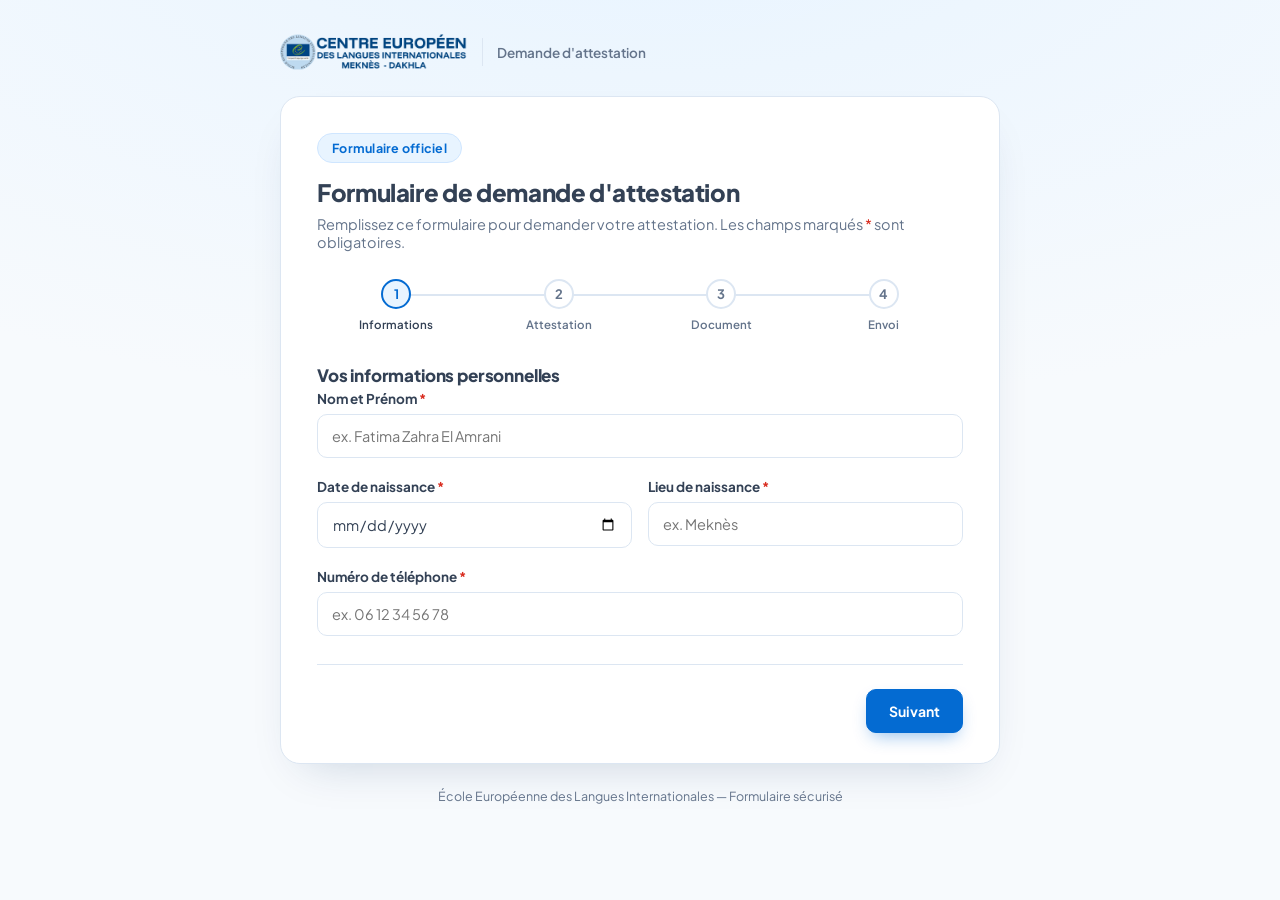
==== index.html @ e62e46e7 "Edit" ====
<!DOCTYPE html>
<html lang="fr">
<head>
<meta charset="UTF-8">
<meta name="viewport" content="width=device-width, initial-scale=1.0">
<title>Demande d'attestation — École Européenne des Langues Internationales</title>
<link rel="preconnect" href="https://fonts.googleapis.com">
<link rel="preconnect" href="https://fonts.gstatic.com" crossorigin>
<link href="https://fonts.googleapis.com/css2?family=Plus+Jakarta+Sans:wght@400;500;600;700;800&display=swap" rel="stylesheet">
<link rel="stylesheet" href="css/style.css">
</head>
<body>

<div class="page">

  <header class="topbar">
    <div class="brand">
      <img class="brand-logo" src="assets/logo.png" alt="Centre Européen des Langues Internationales — Meknès - Dakhla" width="225" height="48">
      <span class="brand-divider" aria-hidden="true"></span>
      <span class="brand-subtitle">Demande d'attestation</span>
    </div>
  </header>

  <main class="card" role="main">

    <div class="card-intro">
      <span class="eyebrow">Formulaire officiel</span>
      <h1>Formulaire de demande d'attestation</h1>
      <p>Remplissez ce formulaire pour demander votre attestation. Les champs marqués <span class="req">*</span> sont obligatoires.</p>
    </div>

    <!-- progress -->
    <ol class="steps" id="steps" aria-label="Étapes du formulaire">
      <li class="step active" data-step="1">
        <span class="step-dot">1</span>
        <span class="step-label">Informations</span>
      </li>
      <li class="step" data-step="2">
        <span class="step-dot">2</span>
        <span class="step-label">Attestation</span>
      </li>
      <li class="step" data-step="3">
        <span class="step-dot">3</span>
        <span class="step-label">Document</span>
      </li>
      <li class="step" data-step="4">
        <span class="step-dot">4</span>
        <span class="step-label">Envoi</span>
      </li>
    </ol>

    <form id="attestationForm" novalidate>

      <!-- STEP 1 : PERSONAL INFO -->
      <section class="panel" data-panel="1">
        <h2 class="panel-title">Vos informations personnelles</h2>

        <div class="field">
          <label for="nom">Nom et Prénom <span class="req">*</span></label>
          <input type="text" id="nom" name="nom" placeholder="ex. Fatima Zahra El Amrani" required autocomplete="name">
          <p class="error" data-error-for="nom"></p>
        </div>

        <div class="grid-2">
          <div class="field">
            <label for="dateNaissance">Date de naissance <span class="req">*</span></label>
            <input type="date" id="dateNaissance" name="dateNaissance" required>
            <p class="error" data-error-for="dateNaissance"></p>
          </div>

          <div class="field">
            <label for="lieuNaissance">Lieu de naissance <span class="req">*</span></label>
            <input type="text" id="lieuNaissance" name="lieuNaissance" placeholder="ex. Meknès" required>
            <p class="error" data-error-for="lieuNaissance"></p>
          </div>
        </div>

        <div class="field">
          <label for="telephone">Numéro de téléphone <span class="req">*</span></label>
          <input type="tel" id="telephone" name="telephone" placeholder="ex. 06 12 34 56 78" required autocomplete="tel">
          <p class="error" data-error-for="telephone"></p>
        </div>
      </section>

      <!-- STEP 2 : ATTESTATION DETAILS -->
      <section class="panel" data-panel="2" hidden>
        <h2 class="panel-title">Détails de l'attestation</h2>

        <div class="field">
          <label>Type d'attestation <span class="req">*</span></label>
          <div class="option-cards" data-group="typeAttestation">
            <label class="option-card">
              <input type="radio" name="typeAttestation" value="Attestation d'inscription" required>
              <span class="option-card-icon">
                <svg viewBox="0 0 24 24" width="20" height="20" fill="none" stroke="currentColor" stroke-width="1.8"><path d="M14 2H6a2 2 0 0 0-2 2v16a2 2 0 0 0 2 2h12a2 2 0 0 0 2-2V8z"/><path d="M14 2v6h6"/><path d="M12 12v6M9 15h6"/></svg>
              </span>
              <span class="option-card-text">Attestation d'inscription</span>
            </label>
            <label class="option-card">
              <input type="radio" name="typeAttestation" value="Attestation de scolarité" required>
              <span class="option-card-icon">
                <svg viewBox="0 0 24 24" width="20" height="20" fill="none" stroke="currentColor" stroke-width="1.8"><path d="M14 2H6a2 2 0 0 0-2 2v16a2 2 0 0 0 2 2h12a2 2 0 0 0 2-2V8z"/><path d="M14 2v6h6"/><path d="m9 15 2 2 4-4"/></svg>
              </span>
              <span class="option-card-text">Attestation de scolarité</span>
            </label>
            <label class="option-card">
              <input type="radio" name="typeAttestation" value="Attestation de fin de formation" required>
              <span class="option-card-icon">
                <svg viewBox="0 0 24 24" width="20" height="20" fill="none" stroke="currentColor" stroke-width="1.8"><path d="M14 2H6a2 2 0 0 0-2 2v16a2 2 0 0 0 2 2h12a2 2 0 0 0 2-2V8z"/><path d="M14 2v6h6"/><circle cx="12" cy="14" r="2.4"/><path d="m10.3 16 -.5 3.2 2.2-1.2 2.2 1.2-.5-3.2"/></svg>
              </span>
              <span class="option-card-text">Attestation de fin de formation</span>
            </label>
          </div>
          <p class="error" data-error-for="typeAttestation"></p>
        </div>

        <div class="field">
          <label>Langue <span class="req">*</span></label>
          <div class="pill-group" data-group="langue">
            <label class="pill"><input type="radio" name="langue" value="Allemande" required><span>Allemande</span></label>
            <label class="pill"><input type="radio" name="langue" value="Anglaise" required><span>Anglaise</span></label>
            <label class="pill"><input type="radio" name="langue" value="Espagnole" required><span>Espagnole</span></label>
            <label class="pill"><input type="radio" name="langue" value="Française" required><span>Française</span></label>
            <label class="pill"><input type="radio" name="langue" value="Italienne" required><span>Italienne</span></label>
            <label class="pill"><input type="radio" name="langue" value="Néerlandaise" required><span>Néerlandaise</span></label>
            <label class="pill"><input type="radio" name="langue" value="Arabe" required><span>Arabe</span></label>
          </div>
          <p class="error" data-error-for="langue"></p>
        </div>

        <div class="grid-2">
          <div class="field">
            <label for="horaire">Horaire du cours <span class="req">*</span></label>
            <select id="horaire" name="horaire" required>
              <option value="" disabled selected>Choisir un horaire…</option>
              <optgroup label="Matin">
                <option value="Matin 8h30-10h30">Matin 8h30-10h30</option>
                <option value="Cours Accélérés 9h30-12h30">Cours Accélérés 9h30-12h30</option>
                <option value="Matin 10h30-12h30">Matin 10h30-12h30</option>
              </optgroup>
              <optgroup label="Après-midi">
                <option value="Ap Midi 14h30-16h30">Ap Midi 14h30-16h30</option>
                <option value="Cours Accélérés 15h-18h">Cours Accélérés 15h-18h</option>
                <option value="Ap Midi 16h30-18h30">Ap Midi 16h30-18h30</option>
                <option value="Cours du jour 16h30-18h">Cours du jour 16h30-18h</option>
              </optgroup>
              <optgroup label="Soir">
                <option value="Cours Accélérés 18h-21h">Cours Accélérés 18h-21h</option>
                <option value="Cours du soir 18h30-20h">Cours du soir 18h30-20h</option>
                <option value="Soir 19h-21h">Soir 19h-21h</option>
              </optgroup>
              <optgroup label="Week-end">
                <option value="Samedi Ap Midi 15h-18h">Samedi Ap Midi 15h-18h</option>
                <option value="Dimanche Matin 10h-13h">Dimanche Matin 10h-13h</option>
              </optgroup>
            </select>
            <p class="error" data-error-for="horaire"></p>
          </div>

          <div class="field">
            <label for="anneeFormation">Année de formation <span class="req">*</span></label>
            <select id="anneeFormation" name="anneeFormation" required>
              <option value="" disabled selected>Choisir une année…</option>
            </select>
            <p class="error" data-error-for="anneeFormation"></p>
          </div>
        </div>

        <div class="field">
          <label for="nomProf">Nom du professeur <span class="optional">(facultatif)</span></label>
          <input type="text" id="nomProf" name="nomProf" placeholder="ex. M. Bennani">
        </div>
      </section>

      <!-- STEP 3 : FILE UPLOAD -->
      <section class="panel" data-panel="3" hidden>
        <h2 class="panel-title">Pièce d'identité</h2>
        <p class="panel-sub">Joignez une copie de votre CNI, passeport ou tout autre document d'identité valide.</p>

        <div class="field">
          <div class="dropzone" id="dropzone" tabindex="0" role="button" aria-describedby="dropzoneHint">
            <input type="file" id="fileInput" name="file" accept=".pdf,.doc,.docx,.jpg,.jpeg,.png" hidden>
            <div class="dropzone-empty" id="dropzoneEmpty">
              <svg viewBox="0 0 24 24" width="30" height="30" fill="none" stroke="currentColor" stroke-width="1.6"><path d="M12 16V4M12 4l-4 4M12 4l4 4"/><path d="M4 16v3a2 2 0 0 0 2 2h12a2 2 0 0 0 2-2v-3"/></svg>
              <p><strong>Cliquez pour importer</strong> ou glissez-déposez un fichier</p>
              <p id="dropzoneHint" class="dropzone-hint">PDF, Word ou image — 8 Mo max.</p>
            </div>
            <div class="dropzone-file" id="dropzoneFile" hidden>
              <svg viewBox="0 0 24 24" width="22" height="22" fill="none" stroke="currentColor" stroke-width="1.8"><path d="M14 2H6a2 2 0 0 0-2 2v16a2 2 0 0 0 2 2h12a2 2 0 0 0 2-2V8z"/><path d="M14 2v6h6"/></svg>
              <div class="dropzone-file-info">
                <span id="fileName" class="file-name"></span>
                <span id="fileSize" class="file-size"></span>
              </div>
              <button type="button" id="removeFile" class="btn-icon" aria-label="Supprimer le fichier">
                <svg viewBox="0 0 24 24" width="18" height="18" fill="none" stroke="currentColor" stroke-width="1.8"><path d="M18 6 6 18M6 6l12 12"/></svg>
              </button>
            </div>
          </div>
          <p class="error" data-error-for="file"></p>
        </div>
      </section>

      <!-- STEP 4 : REVIEW & SUBMIT -->
      <section class="panel" data-panel="4" hidden>
        <h2 class="panel-title">Vérifiez et envoyez</h2>
        <p class="panel-sub">Merci de vérifier vos informations avant l'envoi.</p>

        <dl class="summary" id="summary"></dl>

        <div class="field checkbox-field">
          <label class="checkbox">
            <input type="checkbox" id="certify" name="certify" required>
            <span>J'atteste que les informations fournies ci-dessus sont exactes. <span class="req">*</span></span>
          </label>
          <p class="error" data-error-for="certify"></p>
        </div>

        <p class="submit-error" id="submitError" hidden></p>
      </section>

      <!-- NAV -->
      <div class="nav-buttons">
        <button type="button" class="btn btn-ghost" id="prevBtn" hidden>Précédent</button>
        <button type="button" class="btn btn-primary" id="nextBtn">Suivant</button>
        <button type="submit" class="btn btn-primary" id="submitBtn" hidden>
          <span id="submitLabel">Envoyer la demande</span>
          <span id="submitSpinner" class="spinner" hidden></span>
        </button>
      </div>

    </form>

    <!-- SUCCESS STATE -->
    <div class="success" id="successState" hidden>
      <div class="success-icon">
        <svg viewBox="0 0 24 24" width="40" height="40" fill="none" stroke="currentColor" stroke-width="2"><circle cx="12" cy="12" r="10"/><path d="m8 12 3 3 5-6"/></svg>
      </div>
      <h2>Demande envoyée avec succès</h2>
      <p>Votre demande d'attestation a bien été enregistrée. Vous serez contacté(e) au numéro fourni dès qu'elle sera prête.</p>
      <button type="button" class="btn btn-secondary" id="newRequestBtn">Faire une nouvelle demande</button>
    </div>

  </main>

  <footer class="page-footer">
    <p>École Européenne des Langues Internationales — Formulaire sécurisé</p>
  </footer>

</div>

<script src="js/script.js"></script>
</body>
</html>
---- css/style.css ----
:root {
  --primary: #046bd2;
  --primary-dark: #0357ab;
  --primary-light: #e8f4ff;
  --accent: #a5c500;
  --ink: #334155;
  --ink-soft: #64748b;
  --border: #dce6f2;
  --bg: #f7fafd;
  --surface: #ffffff;
  --surface-soft: #f7fafd;
  --danger: #d92d20;
  --success: #16a34a;
  --radius-lg: 20px;
  --radius-md: 12px;
  --radius-sm: 10px;
  --shadow: 0 20px 45px -24px rgba(4, 45, 92, 0.22);
  font-synthesis: none;
}

@media (prefers-color-scheme: dark) {
  :root {
    --ink: #eef4fb;
    --ink-soft: #9fb3c8;
    --border: #1f3350;
    --bg: #0c1a2e;
    --surface: #122540;
    --surface-soft: #0f2038;
    --primary-light: #17304f;
    --shadow: 0 20px 45px -20px rgba(0, 0, 0, 0.6);
  }
}

* { box-sizing: border-box; }

[hidden] { display: none !important; }

html, body {
  margin: 0;
  padding: 0;
}

body {
  font-family: "Plus Jakarta Sans", -apple-system, BlinkMacSystemFont, "Segoe UI", Roboto, Helvetica, Arial, sans-serif;
  background:
    radial-gradient(1200px 500px at 50% -10%, var(--primary-light), transparent),
    var(--bg);
  color: var(--ink);
  min-height: 100vh;
  -webkit-font-smoothing: antialiased;
}

.page {
  max-width: 760px;
  margin: 0 auto;
  padding: 32px 20px 60px;
}

/* Header */
.topbar { margin-bottom: 24px; }

.brand {
  display: flex;
  align-items: center;
  gap: 14px;
}

.brand-logo {
  height: 40px;
  width: auto;
  flex-shrink: 0;
}

.brand-divider {
  width: 1px;
  height: 28px;
  background: var(--border);
  flex-shrink: 0;
}

.brand-subtitle {
  font-size: 13.5px;
  font-weight: 600;
  color: var(--ink-soft);
}

/* Card */
.card {
  background: var(--surface);
  border-radius: var(--radius-lg);
  box-shadow: var(--shadow);
  border: 1px solid var(--border);
  padding: 36px 36px 30px;
  position: relative;
  overflow: hidden;
}

@media (max-width: 560px) {
  .card { padding: 26px 20px 24px; }
}

.eyebrow {
  display: inline-flex;
  align-items: center;
  padding: 6px 14px;
  margin-bottom: 14px;
  border-radius: 999px;
  background: var(--primary-light);
  border: 1.5px solid #cfe6ff;
  color: var(--primary);
  font-size: 12.5px;
  font-weight: 700;
  letter-spacing: 0.02em;
}

@media (prefers-color-scheme: dark) {
  .eyebrow { border-color: var(--border); }
}

.card-intro h1 {
  font-size: 24px;
  font-weight: 800;
  margin: 0 0 8px;
  letter-spacing: -0.015em;
}

.card-intro p {
  margin: 0 0 28px;
  color: var(--ink-soft);
  font-size: 14.5px;
}

.req { color: var(--danger); }
.optional { color: var(--ink-soft); font-weight: 400; font-size: 12.5px; }

/* Steps */
.steps {
  display: flex;
  list-style: none;
  margin: 0 0 32px;
  padding: 0;
  gap: 4px;
}

.step {
  flex: 1;
  display: flex;
  flex-direction: column;
  align-items: center;
  gap: 8px;
  position: relative;
  text-align: center;
}

.step::before {
  content: "";
  position: absolute;
  top: 15px;
  left: -50%;
  width: 100%;
  height: 2px;
  background: var(--border);
  z-index: 0;
}

.step:first-child::before { display: none; }

.step.done::before,
.step.active::before {
  background: var(--primary);
}

.step-dot {
  width: 30px;
  height: 30px;
  border-radius: 50%;
  background: var(--surface);
  border: 2px solid var(--border);
  color: var(--ink-soft);
  display: flex;
  align-items: center;
  justify-content: center;
  font-size: 13px;
  font-weight: 700;
  position: relative;
  z-index: 1;
  transition: all 0.2s ease;
}

.step.active .step-dot {
  border-color: var(--primary);
  color: var(--primary);
  background: var(--primary-light);
}

.step.done .step-dot {
  border-color: var(--primary);
  background: var(--primary);
  color: white;
}

.step-label {
  font-size: 11.5px;
  color: var(--ink-soft);
  font-weight: 600;
}

.step.active .step-label { color: var(--ink); }

@media (max-width: 480px) {
  .step-label { display: none; }
}

/* Panels */
.panel-title {
  font-size: 17px;
  font-weight: 800;
  margin: 0 0 4px;
  letter-spacing: -0.01em;
}

.panel-sub {
  margin: 0 0 20px;
  font-size: 13.5px;
  color: var(--ink-soft);
}

/* Fields */
.field { margin-bottom: 20px; }

.grid-2 {
  display: grid;
  grid-template-columns: 1fr 1fr;
  gap: 16px;
}

@media (max-width: 560px) {
  .grid-2 { grid-template-columns: 1fr; }
}

label {
  display: block;
  font-size: 13.5px;
  font-weight: 700;
  margin-bottom: 7px;
  color: var(--ink);
}

input[type="text"],
input[type="tel"],
input[type="date"],
select {
  width: 100%;
  padding: 12px 14px;
  border: 1.5px solid var(--border);
  border-radius: var(--radius-sm);
  font-size: 14.5px;
  color: var(--ink);
  background: var(--surface);
  transition: border-color 0.15s ease, box-shadow 0.15s ease;
  font-family: inherit;
  appearance: none;
}

select {
  background-image: url("data:image/svg+xml,%3Csvg xmlns='http://www.w3.org/2000/svg' width='16' height='16' viewBox='0 0 24 24' fill='none' stroke='%2364748b' stroke-width='2'%3E%3Cpath d='m6 9 6 6 6-6'/%3E%3C/svg%3E");
  background-repeat: no-repeat;
  background-position: right 14px center;
  padding-right: 38px;
}

input:focus,
select:focus {
  outline: none;
  border-color: var(--primary);
  box-shadow: 0 0 0 4px var(--primary-light);
}

input.invalid,
select.invalid {
  border-color: var(--danger);
}

.error {
  margin: 6px 0 0;
  font-size: 12.5px;
  color: var(--danger);
  min-height: 0;
  display: none;
}

.error.show { display: block; }

/* Option cards (attestation type) */
.option-cards {
  display: grid;
  grid-template-columns: repeat(3, 1fr);
  gap: 10px;
}

@media (max-width: 560px) {
  .option-cards { grid-template-columns: 1fr; }
}

.option-card {
  display: flex;
  align-items: center;
  gap: 10px;
  padding: 13px 14px;
  border: 1.5px solid var(--border);
  border-radius: var(--radius-sm);
  cursor: pointer;
  transition: all 0.15s ease;
  font-size: 13.5px;
  font-weight: 600;
}

.option-card input { position: absolute; opacity: 0; pointer-events: none; }

.option-card-icon {
  width: 30px;
  height: 30px;
  flex-shrink: 0;
  border-radius: 8px;
  background: var(--primary-light);
  color: var(--primary);
  display: flex;
  align-items: center;
  justify-content: center;
}

.option-card:hover { border-color: var(--primary); }

.option-card:has(input:checked) {
  border-color: var(--primary);
  background: var(--primary-light);
  box-shadow: 0 0 0 1px var(--primary);
}

/* Pill group (language) */
.pill-group {
  display: flex;
  flex-wrap: wrap;
  gap: 8px;
}

.pill {
  position: relative;
  padding: 9px 16px;
  border: 1.5px solid var(--border);
  border-radius: 999px;
  cursor: pointer;
  font-size: 13.5px;
  font-weight: 600;
  transition: all 0.15s ease;
}

.pill input { position: absolute; opacity: 0; pointer-events: none; }

.pill:hover { border-color: var(--primary); }

.pill:has(input:checked) {
  border-color: var(--primary);
  background: var(--primary);
  color: white;
}

/* Dropzone */
.dropzone {
  border: 1.5px dashed var(--border);
  border-radius: var(--radius-md);
  padding: 30px 20px;
  text-align: center;
  cursor: pointer;
  transition: all 0.15s ease;
  background: var(--surface-soft);
}

.dropzone:hover,
.dropzone:focus-visible,
.dropzone.dragover {
  border-color: var(--primary);
  background: var(--primary-light);
}

.dropzone-empty svg { color: var(--ink-soft); margin-bottom: 10px; }
.dropzone-empty p { margin: 0; font-size: 13.5px; color: var(--ink-soft); }
.dropzone-empty p strong { color: var(--primary); }
.dropzone-hint { margin-top: 4px !important; font-size: 12px !important; }

.dropzone-file {
  display: flex;
  align-items: center;
  gap: 12px;
  text-align: left;
  color: var(--primary);
}

.dropzone-file-info {
  display: flex;
  flex-direction: column;
  flex: 1;
  min-width: 0;
}

.file-name {
  font-size: 13.5px;
  font-weight: 700;
  color: var(--ink);
  white-space: nowrap;
  overflow: hidden;
  text-overflow: ellipsis;
}

.file-size {
  font-size: 12px;
  color: var(--ink-soft);
}

.btn-icon {
  border: none;
  background: transparent;
  color: var(--ink-soft);
  cursor: pointer;
  padding: 6px;
  border-radius: 8px;
  display: flex;
}

.btn-icon:hover { background: var(--border); color: var(--danger); }

/* Summary (review step) */
.summary {
  margin: 0 0 22px;
  border: 1.5px solid var(--border);
  border-radius: var(--radius-md);
  overflow: hidden;
}

.summary-row {
  display: flex;
  justify-content: space-between;
  gap: 16px;
  padding: 12px 16px;
  font-size: 13.5px;
  border-bottom: 1px solid var(--border);
}

.summary-row:last-child { border-bottom: none; }
.summary-row:nth-child(even) { background: var(--surface-soft); }

.summary-row dt { color: var(--ink-soft); font-weight: 500; }
.summary-row dd { margin: 0; font-weight: 700; text-align: right; }

.checkbox-field { margin-top: 4px; }

.checkbox {
  display: flex;
  align-items: flex-start;
  gap: 10px;
  font-size: 13.5px;
  font-weight: 500;
  cursor: pointer;
  color: var(--ink);
}

.checkbox input {
  margin-top: 2px;
  width: 17px;
  height: 17px;
  accent-color: var(--primary);
  flex-shrink: 0;
}

.submit-error {
  margin-top: 14px;
  padding: 12px 14px;
  background: #fef2f1;
  border: 1px solid #fecdca;
  color: var(--danger);
  border-radius: var(--radius-sm);
  font-size: 13px;
}

@media (prefers-color-scheme: dark) {
  .submit-error { background: #2a1616; border-color: #4a2422; }
}

/* Nav buttons */
.nav-buttons {
  display: flex;
  justify-content: space-between;
  gap: 12px;
  margin-top: 28px;
  padding-top: 24px;
  border-top: 1px solid var(--border);
}

.btn {
  appearance: none;
  border: 1.5px solid transparent;
  border-radius: var(--radius-sm);
  padding: 12px 22px;
  font-size: 14px;
  font-weight: 700;
  cursor: pointer;
  font-family: inherit;
  display: inline-flex;
  align-items: center;
  gap: 8px;
  transition: all 0.15s ease;
}

.btn-primary {
  background: var(--primary);
  border-color: var(--primary);
  color: white;
  margin-left: auto;
  box-shadow: 0 8px 18px -6px rgba(4, 107, 210, 0.45);
}

.btn-primary:hover { background: var(--primary-dark); border-color: var(--primary-dark); }
.btn-primary:disabled { opacity: 0.6; cursor: not-allowed; }

.btn-ghost {
  background: var(--surface-soft);
  color: var(--ink-soft);
  border-color: var(--border);
}

.btn-ghost:hover { border-color: var(--ink-soft); color: var(--ink); }

.btn-secondary {
  background: var(--surface-soft);
  color: var(--primary);
  border-color: var(--primary);
  margin: 0 auto;
}

.spinner {
  width: 15px;
  height: 15px;
  border-radius: 50%;
  border: 2px solid rgba(255,255,255,0.4);
  border-top-color: white;
  animation: spin 0.7s linear infinite;
}

@keyframes spin { to { transform: rotate(360deg); } }

/* Success state */
.success {
  text-align: center;
  padding: 20px 10px 10px;
}

.success-icon {
  width: 72px;
  height: 72px;
  border-radius: 50%;
  background: #e9f9ee;
  color: var(--success);
  display: flex;
  align-items: center;
  justify-content: center;
  margin: 0 auto 20px;
}

@media (prefers-color-scheme: dark) {
  .success-icon { background: #113322; }
}

.success h2 { margin: 0 0 10px; font-size: 20px; font-weight: 800; }
.success p { margin: 0 0 26px; color: var(--ink-soft); font-size: 14px; max-width: 420px; margin-inline: auto; }

.page-footer {
  text-align: center;
  margin-top: 24px;
  font-size: 12.5px;
  color: var(--ink-soft);
}
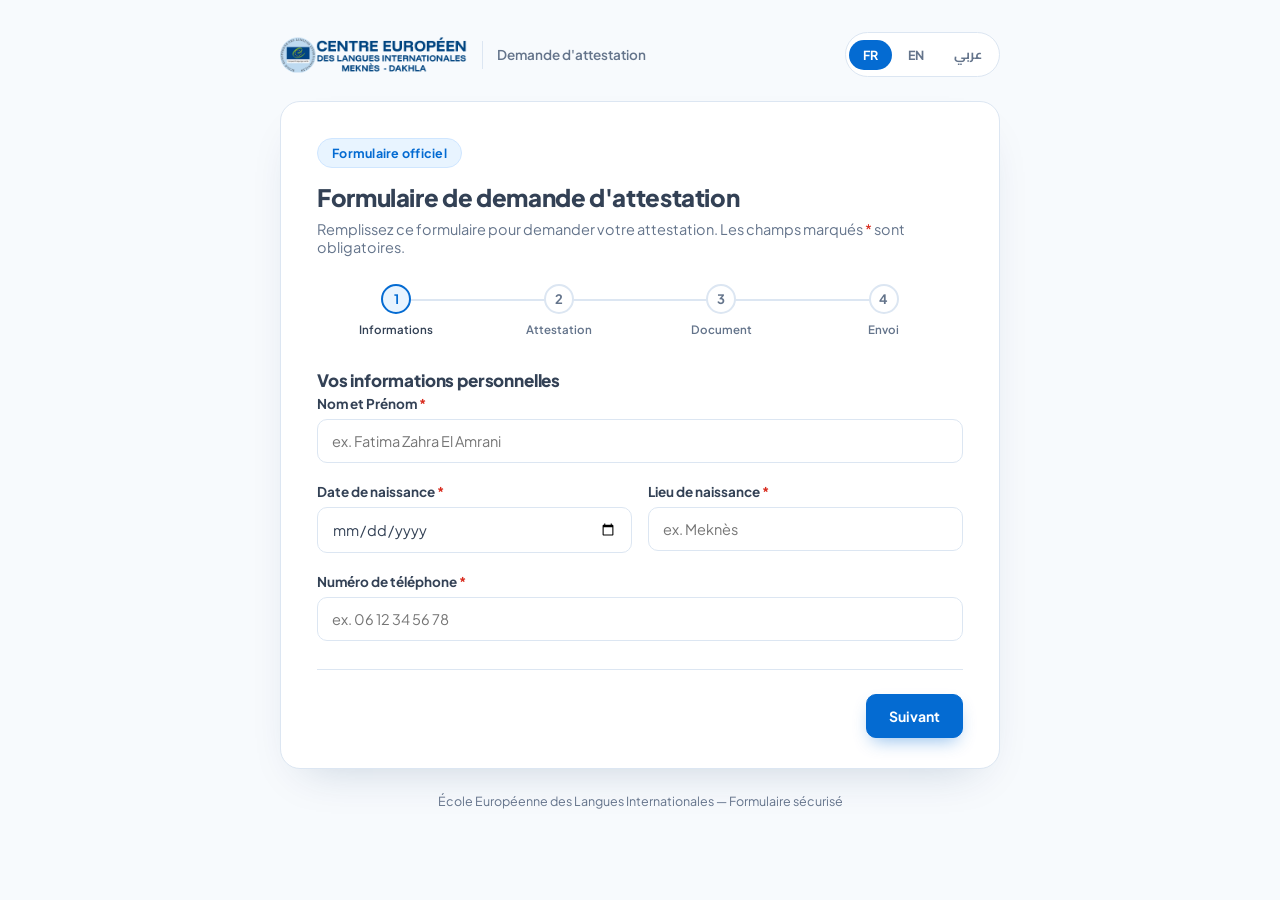
==== commit a1405e03: "Edit" ====
--- a/index.html
+++ b/index.html
@@ -6,7 +6,7 @@
 <title>Demande d'attestation — École Européenne des Langues Internationales</title>
 <link rel="preconnect" href="https://fonts.googleapis.com">
 <link rel="preconnect" href="https://fonts.gstatic.com" crossorigin>
-<link href="https://fonts.googleapis.com/css2?family=Plus+Jakarta+Sans:wght@400;500;600;700;800&display=swap" rel="stylesheet">
+<link href="https://fonts.googleapis.com/css2?family=Plus+Jakarta+Sans:wght@400;500;600;700;800&family=Cairo:wght@400;500;600;700;800&display=swap" rel="stylesheet">
 <link rel="stylesheet" href="css/style.css">
 </head>
 <body>
@@ -17,35 +17,40 @@
     <div class="brand">
       <img class="brand-logo" src="assets/logo.png" alt="Centre Européen des Langues Internationales — Meknès - Dakhla" width="225" height="48">
       <span class="brand-divider" aria-hidden="true"></span>
-      <span class="brand-subtitle">Demande d'attestation</span>
+      <span class="brand-subtitle" data-i18n="brand_subtitle">Demande d'attestation</span>
+    </div>
+    <div class="lang-switch" role="group" aria-label="Langue du formulaire / Form language / لغة الاستمارة">
+      <button type="button" class="lang-btn" data-lang="fr">FR</button>
+      <button type="button" class="lang-btn" data-lang="en">EN</button>
+      <button type="button" class="lang-btn" data-lang="ar">عربي</button>
     </div>
   </header>
 
   <main class="card" role="main">
 
     <div class="card-intro">
-      <span class="eyebrow">Formulaire officiel</span>
-      <h1>Formulaire de demande d'attestation</h1>
-      <p>Remplissez ce formulaire pour demander votre attestation. Les champs marqués <span class="req">*</span> sont obligatoires.</p>
+      <span class="eyebrow" data-i18n="eyebrow">Formulaire officiel</span>
+      <h1 data-i18n="h1_title">Formulaire de demande d'attestation</h1>
+      <p data-i18n-html="intro_text">Remplissez ce formulaire pour demander votre attestation. Les champs marqués <span class="req">*</span> sont obligatoires.</p>
     </div>
 
     <!-- progress -->
     <ol class="steps" id="steps" aria-label="Étapes du formulaire">
       <li class="step active" data-step="1">
         <span class="step-dot">1</span>
-        <span class="step-label">Informations</span>
+        <span class="step-label" data-i18n="step1">Informations</span>
       </li>
       <li class="step" data-step="2">
         <span class="step-dot">2</span>
-        <span class="step-label">Attestation</span>
+        <span class="step-label" data-i18n="step2">Attestation</span>
       </li>
       <li class="step" data-step="3">
         <span class="step-dot">3</span>
-        <span class="step-label">Document</span>
+        <span class="step-label" data-i18n="step3">Document</span>
       </li>
       <li class="step" data-step="4">
         <span class="step-dot">4</span>
-        <span class="step-label">Envoi</span>
+        <span class="step-label" data-i18n="step4">Envoi</span>
       </li>
     </ol>
 
@@ -53,137 +58,137 @@
 
       <!-- STEP 1 : PERSONAL INFO -->
       <section class="panel" data-panel="1">
-        <h2 class="panel-title">Vos informations personnelles</h2>
-
-        <div class="field">
-          <label for="nom">Nom et Prénom <span class="req">*</span></label>
-          <input type="text" id="nom" name="nom" placeholder="ex. Fatima Zahra El Amrani" required autocomplete="name">
+        <h2 class="panel-title" data-i18n="step1_heading">Vos informations personnelles</h2>
+
+        <div class="field">
+          <label for="nom"><span data-i18n="label_nom">Nom et Prénom</span> <span class="req">*</span></label>
+          <input type="text" id="nom" name="nom" data-i18n-placeholder="placeholder_nom" placeholder="ex. Fatima Zahra El Amrani" required autocomplete="name">
           <p class="error" data-error-for="nom"></p>
         </div>
 
         <div class="grid-2">
           <div class="field">
-            <label for="dateNaissance">Date de naissance <span class="req">*</span></label>
+            <label for="dateNaissance"><span data-i18n="label_dateNaissance">Date de naissance</span> <span class="req">*</span></label>
             <input type="date" id="dateNaissance" name="dateNaissance" required>
             <p class="error" data-error-for="dateNaissance"></p>
           </div>
 
           <div class="field">
-            <label for="lieuNaissance">Lieu de naissance <span class="req">*</span></label>
-            <input type="text" id="lieuNaissance" name="lieuNaissance" placeholder="ex. Meknès" required>
+            <label for="lieuNaissance"><span data-i18n="label_lieuNaissance">Lieu de naissance</span> <span class="req">*</span></label>
+            <input type="text" id="lieuNaissance" name="lieuNaissance" data-i18n-placeholder="placeholder_lieuNaissance" placeholder="ex. Meknès" required>
             <p class="error" data-error-for="lieuNaissance"></p>
           </div>
         </div>
 
         <div class="field">
-          <label for="telephone">Numéro de téléphone <span class="req">*</span></label>
-          <input type="tel" id="telephone" name="telephone" placeholder="ex. 06 12 34 56 78" required autocomplete="tel">
+          <label for="telephone"><span data-i18n="label_telephone">Numéro de téléphone</span> <span class="req">*</span></label>
+          <input type="tel" id="telephone" name="telephone" data-i18n-placeholder="placeholder_telephone" placeholder="ex. 06 12 34 56 78" required autocomplete="tel">
           <p class="error" data-error-for="telephone"></p>
         </div>
       </section>
 
       <!-- STEP 2 : ATTESTATION DETAILS -->
       <section class="panel" data-panel="2" hidden>
-        <h2 class="panel-title">Détails de l'attestation</h2>
-
-        <div class="field">
-          <label>Type d'attestation <span class="req">*</span></label>
+        <h2 class="panel-title" data-i18n="step2_heading">Détails de l'attestation</h2>
+
+        <div class="field">
+          <label><span data-i18n="label_typeAttestation">Type d'attestation</span> <span class="req">*</span></label>
           <div class="option-cards" data-group="typeAttestation">
             <label class="option-card">
               <input type="radio" name="typeAttestation" value="Attestation d'inscription" required>
               <span class="option-card-icon">
                 <svg viewBox="0 0 24 24" width="20" height="20" fill="none" stroke="currentColor" stroke-width="1.8"><path d="M14 2H6a2 2 0 0 0-2 2v16a2 2 0 0 0 2 2h12a2 2 0 0 0 2-2V8z"/><path d="M14 2v6h6"/><path d="M12 12v6M9 15h6"/></svg>
               </span>
-              <span class="option-card-text">Attestation d'inscription</span>
+              <span class="option-card-text" data-i18n="opt_inscription">Attestation d'inscription</span>
             </label>
             <label class="option-card">
               <input type="radio" name="typeAttestation" value="Attestation de scolarité" required>
               <span class="option-card-icon">
                 <svg viewBox="0 0 24 24" width="20" height="20" fill="none" stroke="currentColor" stroke-width="1.8"><path d="M14 2H6a2 2 0 0 0-2 2v16a2 2 0 0 0 2 2h12a2 2 0 0 0 2-2V8z"/><path d="M14 2v6h6"/><path d="m9 15 2 2 4-4"/></svg>
               </span>
-              <span class="option-card-text">Attestation de scolarité</span>
+              <span class="option-card-text" data-i18n="opt_scolarite">Attestation de scolarité</span>
             </label>
             <label class="option-card">
               <input type="radio" name="typeAttestation" value="Attestation de fin de formation" required>
               <span class="option-card-icon">
                 <svg viewBox="0 0 24 24" width="20" height="20" fill="none" stroke="currentColor" stroke-width="1.8"><path d="M14 2H6a2 2 0 0 0-2 2v16a2 2 0 0 0 2 2h12a2 2 0 0 0 2-2V8z"/><path d="M14 2v6h6"/><circle cx="12" cy="14" r="2.4"/><path d="m10.3 16 -.5 3.2 2.2-1.2 2.2 1.2-.5-3.2"/></svg>
               </span>
-              <span class="option-card-text">Attestation de fin de formation</span>
+              <span class="option-card-text" data-i18n="opt_finFormation">Attestation de fin de formation</span>
             </label>
           </div>
           <p class="error" data-error-for="typeAttestation"></p>
         </div>
 
         <div class="field">
-          <label>Langue <span class="req">*</span></label>
+          <label><span data-i18n="label_langue">Langue</span> <span class="req">*</span></label>
           <div class="pill-group" data-group="langue">
-            <label class="pill"><input type="radio" name="langue" value="Allemande" required><span>Allemande</span></label>
-            <label class="pill"><input type="radio" name="langue" value="Anglaise" required><span>Anglaise</span></label>
-            <label class="pill"><input type="radio" name="langue" value="Espagnole" required><span>Espagnole</span></label>
-            <label class="pill"><input type="radio" name="langue" value="Française" required><span>Française</span></label>
-            <label class="pill"><input type="radio" name="langue" value="Italienne" required><span>Italienne</span></label>
-            <label class="pill"><input type="radio" name="langue" value="Néerlandaise" required><span>Néerlandaise</span></label>
-            <label class="pill"><input type="radio" name="langue" value="Arabe" required><span>Arabe</span></label>
+            <label class="pill"><input type="radio" name="langue" value="Allemande" required><span data-i18n="lang_allemande">Allemande</span></label>
+            <label class="pill"><input type="radio" name="langue" value="Anglaise" required><span data-i18n="lang_anglaise">Anglaise</span></label>
+            <label class="pill"><input type="radio" name="langue" value="Espagnole" required><span data-i18n="lang_espagnole">Espagnole</span></label>
+            <label class="pill"><input type="radio" name="langue" value="Française" required><span data-i18n="lang_francaise">Française</span></label>
+            <label class="pill"><input type="radio" name="langue" value="Italienne" required><span data-i18n="lang_italienne">Italienne</span></label>
+            <label class="pill"><input type="radio" name="langue" value="Néerlandaise" required><span data-i18n="lang_neerlandaise">Néerlandaise</span></label>
+            <label class="pill"><input type="radio" name="langue" value="Arabe" required><span data-i18n="lang_arabe">Arabe</span></label>
           </div>
           <p class="error" data-error-for="langue"></p>
         </div>
 
         <div class="grid-2">
           <div class="field">
-            <label for="horaire">Horaire du cours <span class="req">*</span></label>
+            <label for="horaire"><span data-i18n="label_horaire">Horaire du cours</span> <span class="req">*</span></label>
             <select id="horaire" name="horaire" required>
-              <option value="" disabled selected>Choisir un horaire…</option>
-              <optgroup label="Matin">
-                <option value="Matin 8h30-10h30">Matin 8h30-10h30</option>
-                <option value="Cours Accélérés 9h30-12h30">Cours Accélérés 9h30-12h30</option>
-                <option value="Matin 10h30-12h30">Matin 10h30-12h30</option>
-              </optgroup>
-              <optgroup label="Après-midi">
-                <option value="Ap Midi 14h30-16h30">Ap Midi 14h30-16h30</option>
-                <option value="Cours Accélérés 15h-18h">Cours Accélérés 15h-18h</option>
-                <option value="Ap Midi 16h30-18h30">Ap Midi 16h30-18h30</option>
-                <option value="Cours du jour 16h30-18h">Cours du jour 16h30-18h</option>
-              </optgroup>
-              <optgroup label="Soir">
-                <option value="Cours Accélérés 18h-21h">Cours Accélérés 18h-21h</option>
-                <option value="Cours du soir 18h30-20h">Cours du soir 18h30-20h</option>
-                <option value="Soir 19h-21h">Soir 19h-21h</option>
-              </optgroup>
-              <optgroup label="Week-end">
-                <option value="Samedi Ap Midi 15h-18h">Samedi Ap Midi 15h-18h</option>
-                <option value="Dimanche Matin 10h-13h">Dimanche Matin 10h-13h</option>
+              <option value="" disabled selected data-i18n="horaire_placeholder">Choisir un horaire…</option>
+              <optgroup label="Matin" data-i18n-label="horaire_group_matin">
+                <option value="Matin 8h30-10h30" data-i18n="horaire_1">Matin 8h30-10h30</option>
+                <option value="Cours Accélérés 9h30-12h30" data-i18n="horaire_2">Cours Accélérés 9h30-12h30</option>
+                <option value="Matin 10h30-12h30" data-i18n="horaire_3">Matin 10h30-12h30</option>
+              </optgroup>
+              <optgroup label="Après-midi" data-i18n-label="horaire_group_apresmidi">
+                <option value="Ap Midi 14h30-16h30" data-i18n="horaire_4">Ap Midi 14h30-16h30</option>
+                <option value="Cours Accélérés 15h-18h" data-i18n="horaire_5">Cours Accélérés 15h-18h</option>
+                <option value="Ap Midi 16h30-18h30" data-i18n="horaire_6">Ap Midi 16h30-18h30</option>
+                <option value="Cours du jour 16h30-18h" data-i18n="horaire_7">Cours du jour 16h30-18h</option>
+              </optgroup>
+              <optgroup label="Soir" data-i18n-label="horaire_group_soir">
+                <option value="Cours Accélérés 18h-21h" data-i18n="horaire_8">Cours Accélérés 18h-21h</option>
+                <option value="Cours du soir 18h30-20h" data-i18n="horaire_9">Cours du soir 18h30-20h</option>
+                <option value="Soir 19h-21h" data-i18n="horaire_10">Soir 19h-21h</option>
+              </optgroup>
+              <optgroup label="Week-end" data-i18n-label="horaire_group_weekend">
+                <option value="Samedi Ap Midi 15h-18h" data-i18n="horaire_11">Samedi Ap Midi 15h-18h</option>
+                <option value="Dimanche Matin 10h-13h" data-i18n="horaire_12">Dimanche Matin 10h-13h</option>
               </optgroup>
             </select>
             <p class="error" data-error-for="horaire"></p>
           </div>
 
           <div class="field">
-            <label for="anneeFormation">Année de formation <span class="req">*</span></label>
+            <label for="anneeFormation"><span data-i18n="label_anneeFormation">Année de formation</span> <span class="req">*</span></label>
             <select id="anneeFormation" name="anneeFormation" required>
-              <option value="" disabled selected>Choisir une année…</option>
+              <option value="" disabled selected data-i18n="annee_placeholder">Choisir une année…</option>
             </select>
             <p class="error" data-error-for="anneeFormation"></p>
           </div>
         </div>
 
         <div class="field">
-          <label for="nomProf">Nom du professeur <span class="optional">(facultatif)</span></label>
-          <input type="text" id="nomProf" name="nomProf" placeholder="ex. M. Bennani">
+          <label for="nomProf"><span data-i18n="label_nomProf">Nom du professeur</span> <span class="optional" data-i18n="optional_text">(facultatif)</span></label>
+          <input type="text" id="nomProf" name="nomProf" data-i18n-placeholder="placeholder_nomProf" placeholder="ex. M. Bennani">
         </div>
       </section>
 
       <!-- STEP 3 : FILE UPLOAD -->
       <section class="panel" data-panel="3" hidden>
-        <h2 class="panel-title">Pièce d'identité</h2>
-        <p class="panel-sub">Joignez une copie de votre CNI, passeport ou tout autre document d'identité valide.</p>
+        <h2 class="panel-title" data-i18n="step3_heading">Pièce d'identité</h2>
+        <p class="panel-sub" data-i18n="step3_sub">Joignez une copie de votre CNI, passeport ou tout autre document d'identité valide.</p>
 
         <div class="field">
           <div class="dropzone" id="dropzone" tabindex="0" role="button" aria-describedby="dropzoneHint">
             <input type="file" id="fileInput" name="file" accept=".pdf,.doc,.docx,.jpg,.jpeg,.png" hidden>
             <div class="dropzone-empty" id="dropzoneEmpty">
               <svg viewBox="0 0 24 24" width="30" height="30" fill="none" stroke="currentColor" stroke-width="1.6"><path d="M12 16V4M12 4l-4 4M12 4l4 4"/><path d="M4 16v3a2 2 0 0 0 2 2h12a2 2 0 0 0 2-2v-3"/></svg>
-              <p><strong>Cliquez pour importer</strong> ou glissez-déposez un fichier</p>
-              <p id="dropzoneHint" class="dropzone-hint">PDF, Word ou image — 8 Mo max.</p>
+              <p data-i18n-html="dropzone_line"><strong>Cliquez pour importer</strong> ou glissez-déposez un fichier</p>
+              <p id="dropzoneHint" class="dropzone-hint" data-i18n="dropzone_hint">PDF, Word ou image — 8 Mo max.</p>
             </div>
             <div class="dropzone-file" id="dropzoneFile" hidden>
               <svg viewBox="0 0 24 24" width="22" height="22" fill="none" stroke="currentColor" stroke-width="1.8"><path d="M14 2H6a2 2 0 0 0-2 2v16a2 2 0 0 0 2 2h12a2 2 0 0 0 2-2V8z"/><path d="M14 2v6h6"/></svg>
@@ -191,7 +196,7 @@
                 <span id="fileName" class="file-name"></span>
                 <span id="fileSize" class="file-size"></span>
               </div>
-              <button type="button" id="removeFile" class="btn-icon" aria-label="Supprimer le fichier">
+              <button type="button" id="removeFile" class="btn-icon" data-i18n-aria-label="remove_file_aria" aria-label="Supprimer le fichier">
                 <svg viewBox="0 0 24 24" width="18" height="18" fill="none" stroke="currentColor" stroke-width="1.8"><path d="M18 6 6 18M6 6l12 12"/></svg>
               </button>
             </div>
@@ -202,15 +207,15 @@
 
       <!-- STEP 4 : REVIEW & SUBMIT -->
       <section class="panel" data-panel="4" hidden>
-        <h2 class="panel-title">Vérifiez et envoyez</h2>
-        <p class="panel-sub">Merci de vérifier vos informations avant l'envoi.</p>
+        <h2 class="panel-title" data-i18n="step4_heading">Vérifiez et envoyez</h2>
+        <p class="panel-sub" data-i18n="step4_sub">Merci de vérifier vos informations avant l'envoi.</p>
 
         <dl class="summary" id="summary"></dl>
 
         <div class="field checkbox-field">
           <label class="checkbox">
             <input type="checkbox" id="certify" name="certify" required>
-            <span>J'atteste que les informations fournies ci-dessus sont exactes. <span class="req">*</span></span>
+            <span data-i18n-html="checkbox_certify">J'atteste que les informations fournies ci-dessus sont exactes. <span class="req">*</span></span>
           </label>
           <p class="error" data-error-for="certify"></p>
         </div>
@@ -220,10 +225,10 @@
 
       <!-- NAV -->
       <div class="nav-buttons">
-        <button type="button" class="btn btn-ghost" id="prevBtn" hidden>Précédent</button>
-        <button type="button" class="btn btn-primary" id="nextBtn">Suivant</button>
+        <button type="button" class="btn btn-ghost" id="prevBtn" data-i18n="btn_prev" hidden>Précédent</button>
+        <button type="button" class="btn btn-primary" id="nextBtn" data-i18n="btn_next">Suivant</button>
         <button type="submit" class="btn btn-primary" id="submitBtn" hidden>
-          <span id="submitLabel">Envoyer la demande</span>
+          <span id="submitLabel" data-i18n="btn_submit">Envoyer la demande</span>
           <span id="submitSpinner" class="spinner" hidden></span>
         </button>
       </div>
@@ -235,19 +240,20 @@
       <div class="success-icon">
         <svg viewBox="0 0 24 24" width="40" height="40" fill="none" stroke="currentColor" stroke-width="2"><circle cx="12" cy="12" r="10"/><path d="m8 12 3 3 5-6"/></svg>
       </div>
-      <h2>Demande envoyée avec succès</h2>
-      <p>Votre demande d'attestation a bien été enregistrée. Vous serez contacté(e) au numéro fourni dès qu'elle sera prête.</p>
-      <button type="button" class="btn btn-secondary" id="newRequestBtn">Faire une nouvelle demande</button>
+      <h2 data-i18n="success_heading">Demande envoyée avec succès</h2>
+      <p data-i18n="success_text">Votre demande d'attestation a bien été enregistrée. Vous serez contacté(e) au numéro fourni dès qu'elle sera prête.</p>
+      <button type="button" class="btn btn-secondary" id="newRequestBtn" data-i18n="btn_newRequest">Faire une nouvelle demande</button>
     </div>
 
   </main>
 
   <footer class="page-footer">
-    <p>École Européenne des Langues Internationales — Formulaire sécurisé</p>
+    <p data-i18n="footer_text">École Européenne des Langues Internationales — Formulaire sécurisé</p>
   </footer>
 
 </div>
 
+<script src="js/i18n.js"></script>
 <script src="js/script.js"></script>
 </body>
 </html>
--- a/css/style.css
+++ b/css/style.css
@@ -41,10 +41,8 @@
 }
 
 body {
-  font-family: "Plus Jakarta Sans", -apple-system, BlinkMacSystemFont, "Segoe UI", Roboto, Helvetica, Arial, sans-serif;
-  background:
-    radial-gradient(1200px 500px at 50% -10%, var(--primary-light), transparent),
-    var(--bg);
+  font-family: "Plus Jakarta Sans", "Cairo", -apple-system, BlinkMacSystemFont, "Segoe UI", Roboto, Helvetica, Arial, sans-serif;
+  background: var(--bg);
   color: var(--ink);
   min-height: 100vh;
   -webkit-font-smoothing: antialiased;
@@ -57,12 +55,51 @@
 }
 
 /* Header */
-.topbar { margin-bottom: 24px; }
+.topbar {
+  margin-bottom: 24px;
+  display: flex;
+  align-items: center;
+  justify-content: space-between;
+  gap: 12px;
+  flex-wrap: wrap;
+}
 
 .brand {
   display: flex;
   align-items: center;
   gap: 14px;
+}
+
+.lang-switch {
+  display: inline-flex;
+  align-items: center;
+  gap: 2px;
+  padding: 3px;
+  background: var(--surface);
+  border: 1.5px solid var(--border);
+  border-radius: 999px;
+  flex-shrink: 0;
+}
+
+.lang-btn {
+  appearance: none;
+  border: none;
+  background: transparent;
+  color: var(--ink-soft);
+  font-family: inherit;
+  font-size: 12.5px;
+  font-weight: 700;
+  padding: 7px 14px;
+  border-radius: 999px;
+  cursor: pointer;
+  transition: all 0.15s ease;
+}
+
+.lang-btn:hover { color: var(--ink); }
+
+.lang-btn.active {
+  background: var(--primary);
+  color: white;
 }
 
 .brand-logo {
@@ -156,7 +193,7 @@
   content: "";
   position: absolute;
   top: 15px;
-  left: -50%;
+  inset-inline-start: -50%;
   width: 100%;
   height: 2px;
   background: var(--border);
@@ -269,6 +306,12 @@
   padding-right: 38px;
 }
 
+[dir="rtl"] select {
+  background-position: left 14px center;
+  padding-right: 14px;
+  padding-left: 38px;
+}
+
 input:focus,
 select:focus {
   outline: none;
@@ -392,7 +435,7 @@
   display: flex;
   align-items: center;
   gap: 12px;
-  text-align: left;
+  text-align: start;
   color: var(--primary);
 }
 
@@ -450,7 +493,7 @@
 .summary-row:nth-child(even) { background: var(--surface-soft); }
 
 .summary-row dt { color: var(--ink-soft); font-weight: 500; }
-.summary-row dd { margin: 0; font-weight: 700; text-align: right; }
+.summary-row dd { margin: 0; font-weight: 700; text-align: end; }
 
 .checkbox-field { margin-top: 4px; }
 
@@ -515,7 +558,7 @@
   background: var(--primary);
   border-color: var(--primary);
   color: white;
-  margin-left: auto;
+  margin-inline-start: auto;
   box-shadow: 0 8px 18px -6px rgba(4, 107, 210, 0.45);
 }
 
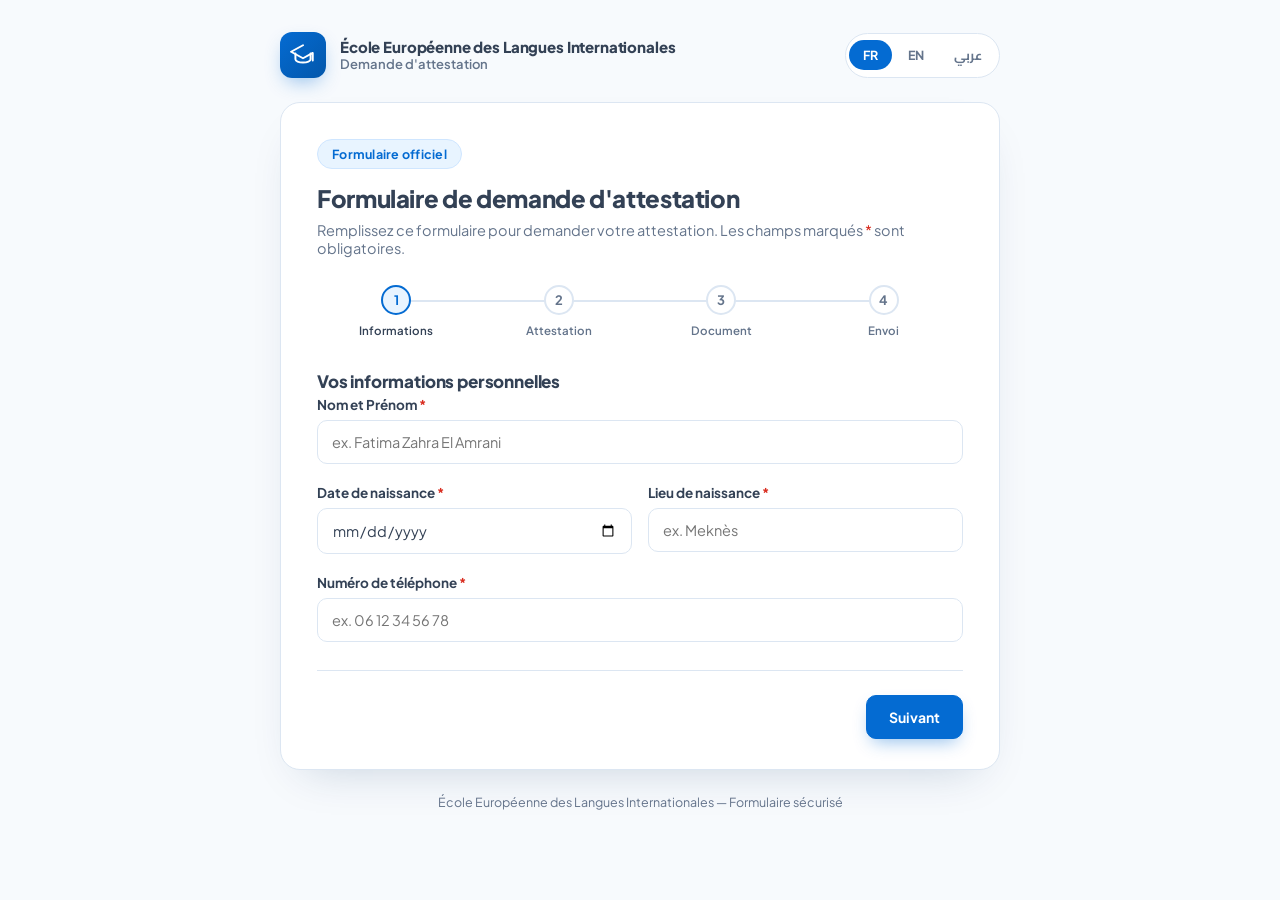
==== commit bd45ed56: "Edit" ====
--- a/index.html
+++ b/index.html
@@ -15,9 +15,16 @@
 
   <header class="topbar">
     <div class="brand">
-      <img class="brand-logo" src="assets/logo.png" alt="Centre Européen des Langues Internationales — Meknès - Dakhla" width="225" height="48">
-      <span class="brand-divider" aria-hidden="true"></span>
-      <span class="brand-subtitle" data-i18n="brand_subtitle">Demande d'attestation</span>
+      <div class="brand-mark" aria-hidden="true">
+        <svg viewBox="0 0 24 24" width="26" height="26" fill="none" stroke="currentColor" stroke-width="1.8" stroke-linecap="round" stroke-linejoin="round">
+          <path d="M12 3L1 9l11 6 9-4.91V17"/>
+          <path d="M5 10.5V16c0 1.5 3 3 7 3s7-1.5 7-3v-5.5"/>
+        </svg>
+      </div>
+      <div class="brand-text">
+        <strong>École Européenne des Langues Internationales</strong>
+        <span data-i18n="brand_subtitle">Demande d'attestation</span>
+      </div>
     </div>
     <div class="lang-switch" role="group" aria-label="Langue du formulaire / Form language / لغة الاستمارة">
       <button type="button" class="lang-btn" data-lang="fr">FR</button>
--- a/css/style.css
+++ b/css/style.css
@@ -102,23 +102,35 @@
   color: white;
 }
 
-.brand-logo {
-  height: 40px;
-  width: auto;
+.brand-mark {
+  width: 46px;
+  height: 46px;
   flex-shrink: 0;
-}
-
-.brand-divider {
-  width: 1px;
-  height: 28px;
-  background: var(--border);
-  flex-shrink: 0;
-}
-
-.brand-subtitle {
-  font-size: 13.5px;
+  border-radius: 12px;
+  background: linear-gradient(135deg, var(--primary), var(--primary-dark));
+  color: white;
+  display: flex;
+  align-items: center;
+  justify-content: center;
+  box-shadow: 0 8px 20px -6px rgba(4, 107, 210, 0.45);
+}
+
+.brand-text {
+  display: flex;
+  flex-direction: column;
+  line-height: 1.3;
+}
+
+.brand-text strong {
+  font-size: 15px;
+  font-weight: 800;
+  letter-spacing: -0.01em;
+}
+
+.brand-text span {
+  font-size: 13px;
+  color: var(--ink-soft);
   font-weight: 600;
-  color: var(--ink-soft);
 }
 
 /* Card */
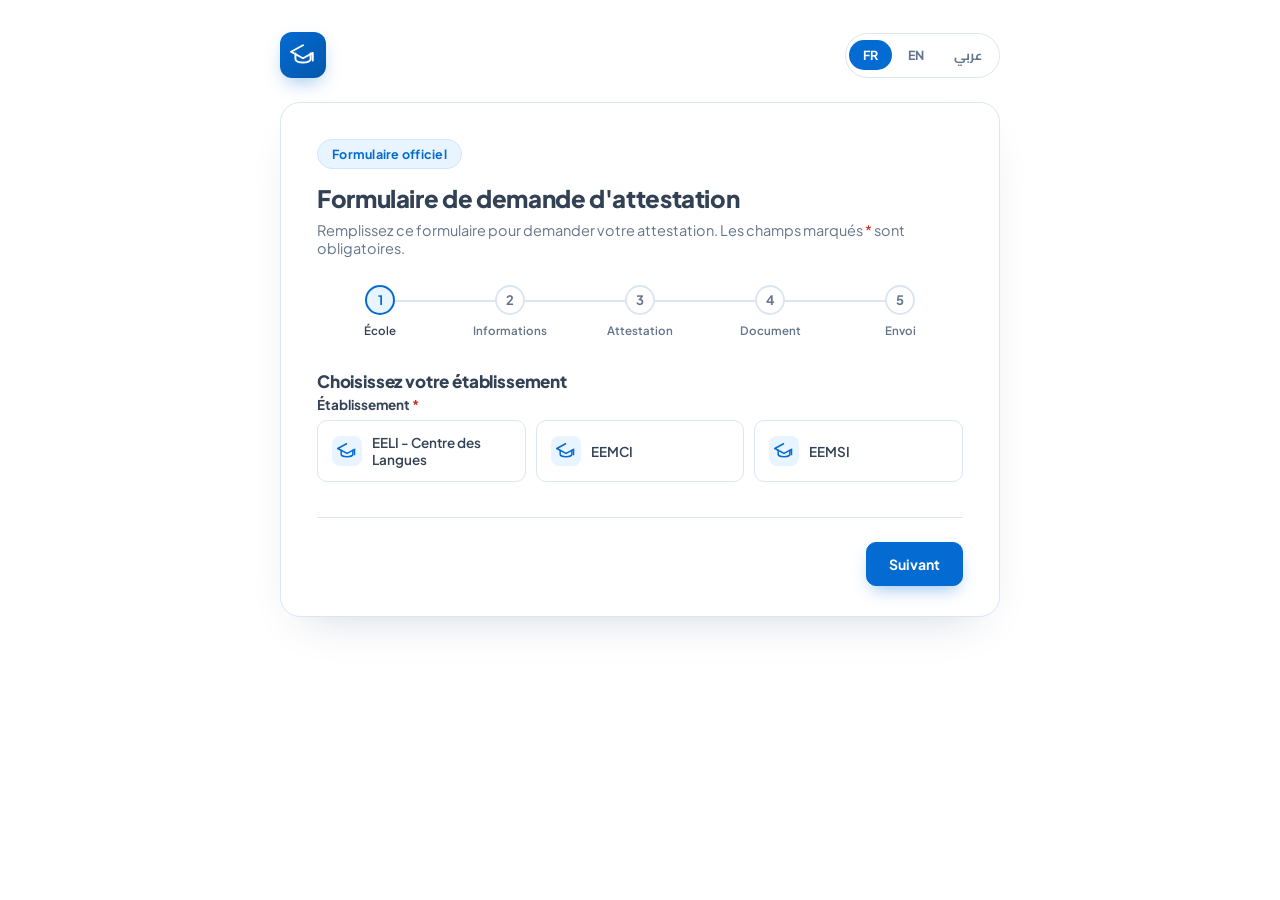
==== commit dd99007a: "Edit" ====
--- a/index.html
+++ b/index.html
@@ -45,26 +45,63 @@
     <ol class="steps" id="steps" aria-label="Étapes du formulaire">
       <li class="step active" data-step="1">
         <span class="step-dot">1</span>
-        <span class="step-label" data-i18n="step1">Informations</span>
+        <span class="step-label" data-i18n="step0">École</span>
       </li>
       <li class="step" data-step="2">
         <span class="step-dot">2</span>
-        <span class="step-label" data-i18n="step2">Attestation</span>
+        <span class="step-label" data-i18n="step1">Informations</span>
       </li>
       <li class="step" data-step="3">
         <span class="step-dot">3</span>
-        <span class="step-label" data-i18n="step3">Document</span>
+        <span class="step-label" data-i18n="step2">Attestation</span>
       </li>
       <li class="step" data-step="4">
         <span class="step-dot">4</span>
+        <span class="step-label" data-i18n="step3">Document</span>
+      </li>
+      <li class="step" data-step="5">
+        <span class="step-dot">5</span>
         <span class="step-label" data-i18n="step4">Envoi</span>
       </li>
     </ol>
 
     <form id="attestationForm" novalidate>
 
+      <!-- STEP 0 : SCHOOL SELECTION -->
+      <section class="panel" data-panel="1">
+        <h2 class="panel-title" data-i18n="step0_heading">Choisissez votre établissement</h2>
+
+        <div class="field">
+          <label><span data-i18n="label_ecole">Établissement</span> <span class="req">*</span></label>
+          <div class="option-cards" data-group="ecole">
+            <label class="option-card">
+              <input type="radio" name="ecole" value="EELI - Centre des Langues" required>
+              <span class="option-card-icon">
+                <svg viewBox="0 0 24 24" width="20" height="20" fill="none" stroke="currentColor" stroke-width="1.8"><path d="M12 3L1 9l11 6 9-4.91V17"/><path d="M5 10.5V16c0 1.5 3 3 7 3s7-1.5 7-3v-5.5"/></svg>
+              </span>
+              <span class="option-card-text" data-i18n="opt_eeli">EELI - Centre des Langues</span>
+            </label>
+            <label class="option-card">
+              <input type="radio" name="ecole" value="EEMCI" required>
+              <span class="option-card-icon">
+                <svg viewBox="0 0 24 24" width="20" height="20" fill="none" stroke="currentColor" stroke-width="1.8"><path d="M12 3L1 9l11 6 9-4.91V17"/><path d="M5 10.5V16c0 1.5 3 3 7 3s7-1.5 7-3v-5.5"/></svg>
+              </span>
+              <span class="option-card-text" data-i18n="opt_eemci">EEMCI</span>
+            </label>
+            <label class="option-card">
+              <input type="radio" name="ecole" value="EEMSI" required>
+              <span class="option-card-icon">
+                <svg viewBox="0 0 24 24" width="20" height="20" fill="none" stroke="currentColor" stroke-width="1.8"><path d="M12 3L1 9l11 6 9-4.91V17"/><path d="M5 10.5V16c0 1.5 3 3 7 3s7-1.5 7-3v-5.5"/></svg>
+              </span>
+              <span class="option-card-text" data-i18n="opt_eemsi">EEMSI</span>
+            </label>
+          </div>
+          <p class="error" data-error-for="ecole"></p>
+        </div>
+      </section>
+
       <!-- STEP 1 : PERSONAL INFO -->
-      <section class="panel" data-panel="1">
+      <section class="panel" data-panel="2" hidden>
         <h2 class="panel-title" data-i18n="step1_heading">Vos informations personnelles</h2>
 
         <div class="field">
@@ -95,97 +132,198 @@
       </section>
 
       <!-- STEP 2 : ATTESTATION DETAILS -->
-      <section class="panel" data-panel="2" hidden>
+      <section class="panel" data-panel="3" hidden>
         <h2 class="panel-title" data-i18n="step2_heading">Détails de l'attestation</h2>
 
-        <div class="field">
-          <label><span data-i18n="label_typeAttestation">Type d'attestation</span> <span class="req">*</span></label>
-          <div class="option-cards" data-group="typeAttestation">
-            <label class="option-card">
-              <input type="radio" name="typeAttestation" value="Attestation d'inscription" required>
-              <span class="option-card-icon">
-                <svg viewBox="0 0 24 24" width="20" height="20" fill="none" stroke="currentColor" stroke-width="1.8"><path d="M14 2H6a2 2 0 0 0-2 2v16a2 2 0 0 0 2 2h12a2 2 0 0 0 2-2V8z"/><path d="M14 2v6h6"/><path d="M12 12v6M9 15h6"/></svg>
-              </span>
-              <span class="option-card-text" data-i18n="opt_inscription">Attestation d'inscription</span>
-            </label>
-            <label class="option-card">
-              <input type="radio" name="typeAttestation" value="Attestation de scolarité" required>
-              <span class="option-card-icon">
-                <svg viewBox="0 0 24 24" width="20" height="20" fill="none" stroke="currentColor" stroke-width="1.8"><path d="M14 2H6a2 2 0 0 0-2 2v16a2 2 0 0 0 2 2h12a2 2 0 0 0 2-2V8z"/><path d="M14 2v6h6"/><path d="m9 15 2 2 4-4"/></svg>
-              </span>
-              <span class="option-card-text" data-i18n="opt_scolarite">Attestation de scolarité</span>
-            </label>
-            <label class="option-card">
-              <input type="radio" name="typeAttestation" value="Attestation de fin de formation" required>
-              <span class="option-card-icon">
-                <svg viewBox="0 0 24 24" width="20" height="20" fill="none" stroke="currentColor" stroke-width="1.8"><path d="M14 2H6a2 2 0 0 0-2 2v16a2 2 0 0 0 2 2h12a2 2 0 0 0 2-2V8z"/><path d="M14 2v6h6"/><circle cx="12" cy="14" r="2.4"/><path d="m10.3 16 -.5 3.2 2.2-1.2 2.2 1.2-.5-3.2"/></svg>
-              </span>
-              <span class="option-card-text" data-i18n="opt_finFormation">Attestation de fin de formation</span>
-            </label>
-          </div>
-          <p class="error" data-error-for="typeAttestation"></p>
-        </div>
-
-        <div class="field">
-          <label><span data-i18n="label_langue">Langue</span> <span class="req">*</span></label>
-          <div class="pill-group" data-group="langue">
-            <label class="pill"><input type="radio" name="langue" value="Allemande" required><span data-i18n="lang_allemande">Allemande</span></label>
-            <label class="pill"><input type="radio" name="langue" value="Anglaise" required><span data-i18n="lang_anglaise">Anglaise</span></label>
-            <label class="pill"><input type="radio" name="langue" value="Espagnole" required><span data-i18n="lang_espagnole">Espagnole</span></label>
-            <label class="pill"><input type="radio" name="langue" value="Française" required><span data-i18n="lang_francaise">Française</span></label>
-            <label class="pill"><input type="radio" name="langue" value="Italienne" required><span data-i18n="lang_italienne">Italienne</span></label>
-            <label class="pill"><input type="radio" name="langue" value="Néerlandaise" required><span data-i18n="lang_neerlandaise">Néerlandaise</span></label>
-            <label class="pill"><input type="radio" name="langue" value="Arabe" required><span data-i18n="lang_arabe">Arabe</span></label>
-          </div>
-          <p class="error" data-error-for="langue"></p>
-        </div>
-
-        <div class="grid-2">
-          <div class="field">
-            <label for="horaire"><span data-i18n="label_horaire">Horaire du cours</span> <span class="req">*</span></label>
-            <select id="horaire" name="horaire" required>
-              <option value="" disabled selected data-i18n="horaire_placeholder">Choisir un horaire…</option>
-              <optgroup label="Matin" data-i18n-label="horaire_group_matin">
-                <option value="Matin 8h30-10h30" data-i18n="horaire_1">Matin 8h30-10h30</option>
-                <option value="Cours Accélérés 9h30-12h30" data-i18n="horaire_2">Cours Accélérés 9h30-12h30</option>
-                <option value="Matin 10h30-12h30" data-i18n="horaire_3">Matin 10h30-12h30</option>
+        <!-- EELI variant -->
+        <div class="school-variant" data-school-variant="EELI - Centre des Langues">
+          <div class="field">
+            <label><span data-i18n="label_typeAttestation">Type d'attestation</span> <span class="req">*</span></label>
+            <div class="option-cards" data-group="typeAttestation">
+              <label class="option-card">
+                <input type="radio" name="typeAttestation" value="Attestation d'inscription">
+                <span class="option-card-icon">
+                  <svg viewBox="0 0 24 24" width="20" height="20" fill="none" stroke="currentColor" stroke-width="1.8"><path d="M14 2H6a2 2 0 0 0-2 2v16a2 2 0 0 0 2 2h12a2 2 0 0 0 2-2V8z"/><path d="M14 2v6h6"/><path d="M12 12v6M9 15h6"/></svg>
+                </span>
+                <span class="option-card-text" data-i18n="opt_inscription">Attestation d'inscription</span>
+              </label>
+              <label class="option-card">
+                <input type="radio" name="typeAttestation" value="Attestation de scolarité">
+                <span class="option-card-icon">
+                  <svg viewBox="0 0 24 24" width="20" height="20" fill="none" stroke="currentColor" stroke-width="1.8"><path d="M14 2H6a2 2 0 0 0-2 2v16a2 2 0 0 0 2 2h12a2 2 0 0 0 2-2V8z"/><path d="M14 2v6h6"/><path d="m9 15 2 2 4-4"/></svg>
+                </span>
+                <span class="option-card-text" data-i18n="opt_scolarite">Attestation de scolarité</span>
+              </label>
+              <label class="option-card">
+                <input type="radio" name="typeAttestation" value="Attestation de fin de formation">
+                <span class="option-card-icon">
+                  <svg viewBox="0 0 24 24" width="20" height="20" fill="none" stroke="currentColor" stroke-width="1.8"><path d="M14 2H6a2 2 0 0 0-2 2v16a2 2 0 0 0 2 2h12a2 2 0 0 0 2-2V8z"/><path d="M14 2v6h6"/><circle cx="12" cy="14" r="2.4"/><path d="m10.3 16 -.5 3.2 2.2-1.2 2.2 1.2-.5-3.2"/></svg>
+                </span>
+                <span class="option-card-text" data-i18n="opt_finFormation">Attestation de fin de formation</span>
+              </label>
+            </div>
+            <p class="error" data-error-for="typeAttestation"></p>
+          </div>
+
+          <div class="field">
+            <label><span data-i18n="label_langue">Langue</span> <span class="req">*</span></label>
+            <div class="pill-group" data-group="langue">
+              <label class="pill"><input type="radio" name="langue" value="Allemande"><span data-i18n="lang_allemande">Allemande</span></label>
+              <label class="pill"><input type="radio" name="langue" value="Anglaise"><span data-i18n="lang_anglaise">Anglaise</span></label>
+              <label class="pill"><input type="radio" name="langue" value="Espagnole"><span data-i18n="lang_espagnole">Espagnole</span></label>
+              <label class="pill"><input type="radio" name="langue" value="Française"><span data-i18n="lang_francaise">Française</span></label>
+              <label class="pill"><input type="radio" name="langue" value="Italienne"><span data-i18n="lang_italienne">Italienne</span></label>
+              <label class="pill"><input type="radio" name="langue" value="Néerlandaise"><span data-i18n="lang_neerlandaise">Néerlandaise</span></label>
+              <label class="pill"><input type="radio" name="langue" value="Arabe"><span data-i18n="lang_arabe">Arabe</span></label>
+            </div>
+            <p class="error" data-error-for="langue"></p>
+          </div>
+
+          <div class="grid-2">
+            <div class="field">
+              <label for="horaire"><span data-i18n="label_horaire">Horaire du cours</span> <span class="req">*</span></label>
+              <select id="horaire" name="horaire">
+                <option value="" disabled selected data-i18n="horaire_placeholder">Choisir un horaire…</option>
+                <optgroup label="Matin" data-i18n-label="horaire_group_matin">
+                  <option value="Matin 8h30-10h30" data-i18n="horaire_1">Matin 8h30-10h30</option>
+                  <option value="Cours Accélérés 9h30-12h30" data-i18n="horaire_2">Cours Accélérés 9h30-12h30</option>
+                  <option value="Matin 10h30-12h30" data-i18n="horaire_3">Matin 10h30-12h30</option>
+                </optgroup>
+                <optgroup label="Après-midi" data-i18n-label="horaire_group_apresmidi">
+                  <option value="Ap Midi 14h30-16h30" data-i18n="horaire_4">Ap Midi 14h30-16h30</option>
+                  <option value="Cours Accélérés 15h-18h" data-i18n="horaire_5">Cours Accélérés 15h-18h</option>
+                  <option value="Ap Midi 16h30-18h30" data-i18n="horaire_6">Ap Midi 16h30-18h30</option>
+                  <option value="Cours du jour 16h30-18h" data-i18n="horaire_7">Cours du jour 16h30-18h</option>
+                </optgroup>
+                <optgroup label="Soir" data-i18n-label="horaire_group_soir">
+                  <option value="Cours Accélérés 18h-21h" data-i18n="horaire_8">Cours Accélérés 18h-21h</option>
+                  <option value="Cours du soir 18h30-20h" data-i18n="horaire_9">Cours du soir 18h30-20h</option>
+                  <option value="Soir 19h-21h" data-i18n="horaire_10">Soir 19h-21h</option>
+                </optgroup>
+                <optgroup label="Week-end" data-i18n-label="horaire_group_weekend">
+                  <option value="Samedi Ap Midi 15h-18h" data-i18n="horaire_11">Samedi Ap Midi 15h-18h</option>
+                  <option value="Dimanche Matin 10h-13h" data-i18n="horaire_12">Dimanche Matin 10h-13h</option>
+                </optgroup>
+              </select>
+              <p class="error" data-error-for="horaire"></p>
+            </div>
+
+            <div class="field">
+              <label for="anneeFormation"><span data-i18n="label_anneeFormation">Année de formation</span> <span class="req">*</span></label>
+              <select id="anneeFormation" name="anneeFormation">
+                <option value="" disabled selected data-i18n="annee_placeholder">Choisir une année…</option>
+              </select>
+              <p class="error" data-error-for="anneeFormation"></p>
+            </div>
+          </div>
+
+          <div class="field">
+            <label for="nomProf"><span data-i18n="label_nomProf">Nom du professeur</span> <span class="optional" data-i18n="optional_text">(facultatif)</span></label>
+            <input type="text" id="nomProf" name="nomProf" data-i18n-placeholder="placeholder_nomProf" placeholder="ex. M. Bennani">
+          </div>
+        </div>
+
+        <!-- EEMCI variant -->
+        <div class="school-variant" data-school-variant="EEMCI" hidden>
+          <div class="field">
+            <label><span data-i18n="label_typeAttestation">Type d'attestation</span> <span class="req">*</span></label>
+            <div class="option-cards" data-group="typeAttestationEemci">
+              <label class="option-card">
+                <input type="radio" name="typeAttestation" value="Attestation d'inscription">
+                <span class="option-card-icon">
+                  <svg viewBox="0 0 24 24" width="20" height="20" fill="none" stroke="currentColor" stroke-width="1.8"><path d="M14 2H6a2 2 0 0 0-2 2v16a2 2 0 0 0 2 2h12a2 2 0 0 0 2-2V8z"/><path d="M14 2v6h6"/><path d="M12 12v6M9 15h6"/></svg>
+                </span>
+                <span class="option-card-text" data-i18n="opt_inscription">Attestation d'inscription</span>
+              </label>
+              <label class="option-card">
+                <input type="radio" name="typeAttestation" value="Attestation de scolarité">
+                <span class="option-card-icon">
+                  <svg viewBox="0 0 24 24" width="20" height="20" fill="none" stroke="currentColor" stroke-width="1.8"><path d="M14 2H6a2 2 0 0 0-2 2v16a2 2 0 0 0 2 2h12a2 2 0 0 0 2-2V8z"/><path d="M14 2v6h6"/><path d="m9 15 2 2 4-4"/></svg>
+                </span>
+                <span class="option-card-text" data-i18n="opt_scolarite">Attestation de scolarité</span>
+              </label>
+              <label class="option-card">
+                <input type="radio" name="typeAttestation" value="Attestation homologuée">
+                <span class="option-card-icon">
+                  <svg viewBox="0 0 24 24" width="20" height="20" fill="none" stroke="currentColor" stroke-width="1.8"><path d="M14 2H6a2 2 0 0 0-2 2v16a2 2 0 0 0 2 2h12a2 2 0 0 0 2-2V8z"/><path d="M14 2v6h6"/><path d="m9 12 2 2 4-4"/></svg>
+                </span>
+                <span class="option-card-text" data-i18n="opt_homologuee">Attestation homologuée</span>
+              </label>
+              <label class="option-card">
+                <input type="radio" name="typeAttestation" value="Attestation de réussite">
+                <span class="option-card-icon">
+                  <svg viewBox="0 0 24 24" width="20" height="20" fill="none" stroke="currentColor" stroke-width="1.8"><path d="M14 2H6a2 2 0 0 0-2 2v16a2 2 0 0 0 2 2h12a2 2 0 0 0 2-2V8z"/><path d="M14 2v6h6"/><circle cx="12" cy="14" r="2.4"/><path d="m10.3 16 -.5 3.2 2.2-1.2 2.2 1.2-.5-3.2"/></svg>
+                </span>
+                <span class="option-card-text" data-i18n="opt_reussite">Attestation de réussite</span>
+              </label>
+            </div>
+            <p class="error" data-error-for="typeAttestationEemci"></p>
+          </div>
+
+          <div class="field">
+            <label for="motif"><span data-i18n="label_motif">Motif de la demande</span> <span class="req">*</span></label>
+            <input type="text" id="motif" name="motif" data-i18n-placeholder="placeholder_motif" placeholder="ex. Poursuite d'études à l'étranger">
+            <p class="error" data-error-for="motif"></p>
+          </div>
+
+          <div class="field">
+            <label for="filiere"><span data-i18n="label_filiere">Filière</span> <span class="req">*</span></label>
+            <select id="filiere" name="filiere">
+              <option value="" disabled selected data-i18n="filiere_placeholder">Choisir une filière…</option>
+              <optgroup label="Filières Bac+2" data-i18n-label="filiere_group_bac2">
+                <option value="Gestion Informatisée" data-i18n="filiere_1">Gestion Informatisée</option>
+                <option value="Action Commerciale et Marketing" data-i18n="filiere_2">Action Commerciale et Marketing</option>
+                <option value="Réception d'Hôtel" data-i18n="filiere_3">Réception d'Hôtel</option>
+                <option value="Gestion des Entreprises" data-i18n="filiere_4">Gestion des Entreprises</option>
+                <option value="Commerce International" data-i18n="filiere_5">Commerce International</option>
+                <option value="Financier Comptable" data-i18n="filiere_6">Financier Comptable</option>
+                <option value="Développement Informatique" data-i18n="filiere_7">Développement Informatique</option>
+                <option value="Systèmes et Réseaux Informatiques" data-i18n="filiere_8">Systèmes et Réseaux Informatiques</option>
+                <option value="Gestion Hôtelière" data-i18n="filiere_9">Gestion Hôtelière</option>
+                <option value="Cyber Sécurité" data-i18n="filiere_10">Cyber Sécurité</option>
+                <option value="Intelligence Artificielle" data-i18n="filiere_11">Intelligence Artificielle</option>
               </optgroup>
-              <optgroup label="Après-midi" data-i18n-label="horaire_group_apresmidi">
-                <option value="Ap Midi 14h30-16h30" data-i18n="horaire_4">Ap Midi 14h30-16h30</option>
-                <option value="Cours Accélérés 15h-18h" data-i18n="horaire_5">Cours Accélérés 15h-18h</option>
-                <option value="Ap Midi 16h30-18h30" data-i18n="horaire_6">Ap Midi 16h30-18h30</option>
-                <option value="Cours du jour 16h30-18h" data-i18n="horaire_7">Cours du jour 16h30-18h</option>
+              <optgroup label="Licences Professionnelles" data-i18n-label="filiere_group_lp">
+                <option value="LP FEDE" data-i18n="filiere_12">LP FEDE</option>
+                <option value="LP WES'SUP" data-i18n="filiere_13">LP WES'SUP</option>
               </optgroup>
-              <optgroup label="Soir" data-i18n-label="horaire_group_soir">
-                <option value="Cours Accélérés 18h-21h" data-i18n="horaire_8">Cours Accélérés 18h-21h</option>
-                <option value="Cours du soir 18h30-20h" data-i18n="horaire_9">Cours du soir 18h30-20h</option>
-                <option value="Soir 19h-21h" data-i18n="horaire_10">Soir 19h-21h</option>
+              <optgroup label="Masters" data-i18n-label="filiere_group_master">
+                <option value="MASTER FEDE" data-i18n="filiere_14">MASTER FEDE</option>
+                <option value="MASTER WES'SUP" data-i18n="filiere_15">MASTER WES'SUP</option>
               </optgroup>
-              <optgroup label="Week-end" data-i18n-label="horaire_group_weekend">
-                <option value="Samedi Ap Midi 15h-18h" data-i18n="horaire_11">Samedi Ap Midi 15h-18h</option>
-                <option value="Dimanche Matin 10h-13h" data-i18n="horaire_12">Dimanche Matin 10h-13h</option>
+              <optgroup label="Formation Continue" data-i18n-label="filiere_group_continue">
+                <option value="Formation Continue (Certificat Bureautique, Management, Comptabilité, etc...)" data-i18n="filiere_16">Formation Continue (Certificat Bureautique, Management, Comptabilité, etc...)</option>
               </optgroup>
             </select>
-            <p class="error" data-error-for="horaire"></p>
-          </div>
-
-          <div class="field">
-            <label for="anneeFormation"><span data-i18n="label_anneeFormation">Année de formation</span> <span class="req">*</span></label>
-            <select id="anneeFormation" name="anneeFormation" required>
-              <option value="" disabled selected data-i18n="annee_placeholder">Choisir une année…</option>
-            </select>
-            <p class="error" data-error-for="anneeFormation"></p>
-          </div>
-        </div>
-
-        <div class="field">
-          <label for="nomProf"><span data-i18n="label_nomProf">Nom du professeur</span> <span class="optional" data-i18n="optional_text">(facultatif)</span></label>
-          <input type="text" id="nomProf" name="nomProf" data-i18n-placeholder="placeholder_nomProf" placeholder="ex. M. Bennani">
+            <p class="error" data-error-for="filiere"></p>
+          </div>
+
+          <div class="field" id="specialiteField" hidden>
+            <label for="specialite"><span data-i18n="label_specialite">Spécialité (si LP ou Master)</span> <span class="optional" data-i18n="optional_text">(facultatif)</span></label>
+            <input type="text" id="specialite" name="specialite" data-i18n-placeholder="placeholder_specialite" placeholder="ex. Marketing Digital">
+          </div>
+
+          <div class="grid-2">
+            <div class="field">
+              <label><span data-i18n="label_niveau">Niveau de formation</span> <span class="optional" data-i18n="optional_text">(facultatif)</span></label>
+              <div class="pill-group" data-group="niveau">
+                <label class="pill"><input type="radio" name="niveau" value="1ère Année"><span data-i18n="niveau_1">1ère Année</span></label>
+                <label class="pill"><input type="radio" name="niveau" value="2ème Année"><span data-i18n="niveau_2">2ème Année</span></label>
+                <label class="pill" id="niveau3Pill" hidden><input type="radio" name="niveau" value="3ème Année"><span data-i18n="niveau_3">3ème Année</span></label>
+              </div>
+            </div>
+
+            <div class="field">
+              <label for="anneeInscription"><span data-i18n="label_anneeInscription">Année d'inscription</span> <span class="req">*</span></label>
+              <input type="text" id="anneeInscription" name="anneeInscription" data-i18n-placeholder="placeholder_anneeInscription" placeholder="ex. 2023-2024">
+              <p class="error" data-error-for="anneeInscription"></p>
+            </div>
+          </div>
         </div>
       </section>
 
       <!-- STEP 3 : FILE UPLOAD -->
-      <section class="panel" data-panel="3" hidden>
+      <section class="panel" data-panel="4" hidden>
         <h2 class="panel-title" data-i18n="step3_heading">Pièce d'identité</h2>
         <p class="panel-sub" data-i18n="step3_sub">Joignez une copie de votre CNI, passeport ou tout autre document d'identité valide.</p>
 
@@ -213,7 +351,7 @@
       </section>
 
       <!-- STEP 4 : REVIEW & SUBMIT -->
-      <section class="panel" data-panel="4" hidden>
+      <section class="panel" data-panel="5" hidden>
         <h2 class="panel-title" data-i18n="step4_heading">Vérifiez et envoyez</h2>
         <p class="panel-sub" data-i18n="step4_sub">Merci de vérifier vos informations avant l'envoi.</p>
 
--- a/css/style.css
+++ b/css/style.css
@@ -6,7 +6,7 @@
   --ink: #334155;
   --ink-soft: #64748b;
   --border: #dce6f2;
-  --bg: #f7fafd;
+  --bg: #ffffff;
   --surface: #ffffff;
   --surface-soft: #f7fafd;
   --danger: #d92d20;
@@ -18,19 +18,6 @@
   font-synthesis: none;
 }
 
-@media (prefers-color-scheme: dark) {
-  :root {
-    --ink: #eef4fb;
-    --ink-soft: #9fb3c8;
-    --border: #1f3350;
-    --bg: #0c1a2e;
-    --surface: #122540;
-    --surface-soft: #0f2038;
-    --primary-light: #17304f;
-    --shadow: 0 20px 45px -20px rgba(0, 0, 0, 0.6);
-  }
-}
-
 * { box-sizing: border-box; }
 
 [hidden] { display: none !important; }
@@ -42,9 +29,10 @@
 
 body {
   font-family: "Plus Jakarta Sans", "Cairo", -apple-system, BlinkMacSystemFont, "Segoe UI", Roboto, Helvetica, Arial, sans-serif;
-  background: var(--bg);
+  background: transparent;
   color: var(--ink);
   min-height: 100vh;
+  position: relative;
   -webkit-font-smoothing: antialiased;
 }
 
@@ -52,6 +40,8 @@
   max-width: 760px;
   margin: 0 auto;
   padding: 32px 20px 60px;
+  position: relative;
+  z-index: 1;
 }
 
 /* Header */
@@ -125,11 +115,12 @@
   font-size: 15px;
   font-weight: 800;
   letter-spacing: -0.01em;
+  color: #ffffff;
 }
 
 .brand-text span {
   font-size: 13px;
-  color: var(--ink-soft);
+  color: rgba(255, 255, 255, 0.75);
   font-weight: 600;
 }
 
@@ -160,10 +151,6 @@
   font-size: 12.5px;
   font-weight: 700;
   letter-spacing: 0.02em;
-}
-
-@media (prefers-color-scheme: dark) {
-  .eyebrow { border-color: var(--border); }
 }
 
 .card-intro h1 {
@@ -537,10 +524,6 @@
   font-size: 13px;
 }
 
-@media (prefers-color-scheme: dark) {
-  .submit-error { background: #2a1616; border-color: #4a2422; }
-}
-
 /* Nav buttons */
 .nav-buttons {
   display: flex;
@@ -621,10 +604,6 @@
   margin: 0 auto 20px;
 }
 
-@media (prefers-color-scheme: dark) {
-  .success-icon { background: #113322; }
-}
-
 .success h2 { margin: 0 0 10px; font-size: 20px; font-weight: 800; }
 .success p { margin: 0 0 26px; color: var(--ink-soft); font-size: 14px; max-width: 420px; margin-inline: auto; }
 
@@ -632,5 +611,5 @@
   text-align: center;
   margin-top: 24px;
   font-size: 12.5px;
-  color: var(--ink-soft);
-}
+  color: rgba(255, 255, 255, 0.75);
+}
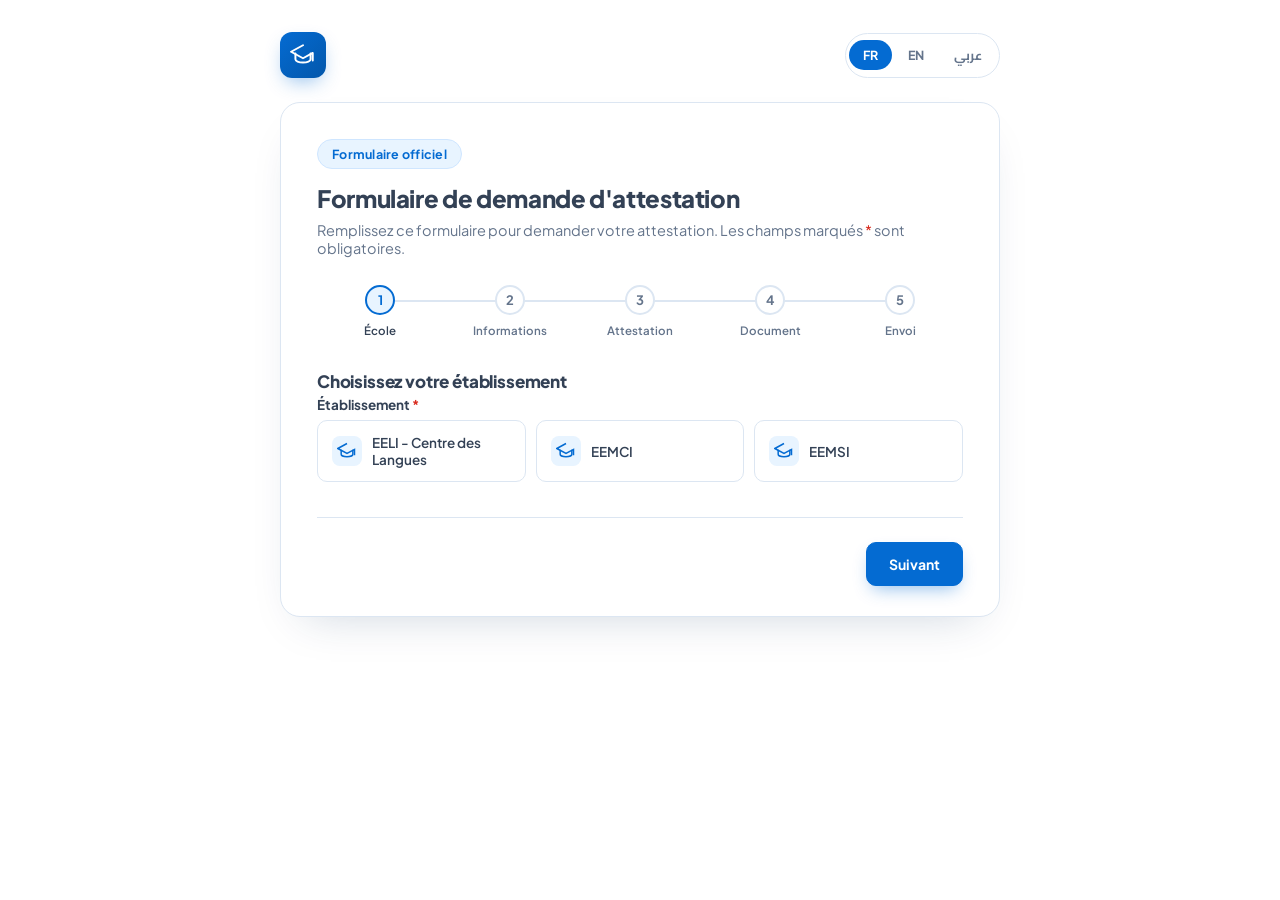
==== commit 2457d228: "Allow free-text year entry for Année de formation / d'inscription Replace the restricted year dropdo" ====
--- a/index.html
+++ b/index.html
@@ -3,7 +3,7 @@
 <head>
 <meta charset="UTF-8">
 <meta name="viewport" content="width=device-width, initial-scale=1.0">
-<title>Demande d'attestation — École Européenne des Langues Internationales</title>
+<title>Demande d'attestation — Les Grandes Écoles Européennes</title>
 <link rel="preconnect" href="https://fonts.googleapis.com">
 <link rel="preconnect" href="https://fonts.gstatic.com" crossorigin>
 <link href="https://fonts.googleapis.com/css2?family=Plus+Jakarta+Sans:wght@400;500;600;700;800&family=Cairo:wght@400;500;600;700;800&display=swap" rel="stylesheet">
@@ -22,7 +22,7 @@
         </svg>
       </div>
       <div class="brand-text">
-        <strong>École Européenne des Langues Internationales</strong>
+        <strong>Les Grandes Écoles Européennes</strong>
         <span data-i18n="brand_subtitle">Demande d'attestation</span>
       </div>
     </div>
@@ -210,9 +210,7 @@
 
             <div class="field">
               <label for="anneeFormation"><span data-i18n="label_anneeFormation">Année de formation</span> <span class="req">*</span></label>
-              <select id="anneeFormation" name="anneeFormation">
-                <option value="" disabled selected data-i18n="annee_placeholder">Choisir une année…</option>
-              </select>
+              <input type="text" id="anneeFormation" name="anneeFormation" inputmode="numeric" pattern="[0-9]{4}-[0-9]{4}" data-i18n-placeholder="annee_placeholder" placeholder="ex. 2025-2026">
               <p class="error" data-error-for="anneeFormation"></p>
             </div>
           </div>
@@ -315,7 +313,7 @@
 
             <div class="field">
               <label for="anneeInscription"><span data-i18n="label_anneeInscription">Année d'inscription</span> <span class="req">*</span></label>
-              <input type="text" id="anneeInscription" name="anneeInscription" data-i18n-placeholder="placeholder_anneeInscription" placeholder="ex. 2023-2024">
+              <input type="text" id="anneeInscription" name="anneeInscription" inputmode="numeric" pattern="[0-9]{4}-[0-9]{4}" data-i18n-placeholder="placeholder_anneeInscription" placeholder="ex. 2023-2024">
               <p class="error" data-error-for="anneeInscription"></p>
             </div>
           </div>
@@ -387,13 +385,30 @@
       </div>
       <h2 data-i18n="success_heading">Demande envoyée avec succès</h2>
       <p data-i18n="success_text">Votre demande d'attestation a bien été enregistrée. Vous serez contacté(e) au numéro fourni dès qu'elle sera prête.</p>
+
+      <div class="review-card" id="googleReviewBlock" hidden>
+        <div class="review-stars" aria-hidden="true">
+          <svg viewBox="0 0 24 24" width="22" height="22"><path fill="#F5A524" d="M12 2.5l2.9 6.3 6.9.7-5.2 4.7 1.5 6.8L12 17.6 5.9 21l1.5-6.8-5.2-4.7 6.9-.7z"/></svg>
+          <svg viewBox="0 0 24 24" width="22" height="22"><path fill="#F5A524" d="M12 2.5l2.9 6.3 6.9.7-5.2 4.7 1.5 6.8L12 17.6 5.9 21l1.5-6.8-5.2-4.7 6.9-.7z"/></svg>
+          <svg viewBox="0 0 24 24" width="22" height="22"><path fill="#F5A524" d="M12 2.5l2.9 6.3 6.9.7-5.2 4.7 1.5 6.8L12 17.6 5.9 21l1.5-6.8-5.2-4.7 6.9-.7z"/></svg>
+          <svg viewBox="0 0 24 24" width="22" height="22"><path fill="#F5A524" d="M12 2.5l2.9 6.3 6.9.7-5.2 4.7 1.5 6.8L12 17.6 5.9 21l1.5-6.8-5.2-4.7 6.9-.7z"/></svg>
+          <svg viewBox="0 0 24 24" width="22" height="22"><path fill="#F5A524" d="M12 2.5l2.9 6.3 6.9.7-5.2 4.7 1.5 6.8L12 17.6 5.9 21l1.5-6.8-5.2-4.7 6.9-.7z"/></svg>
+        </div>
+        <p class="review-title" data-i18n="review_heading">Votre avis compte pour nous</p>
+        <p class="review-sub" data-i18n="review_text">Une minute pour nous laisser un avis Google aiderait beaucoup notre école.</p>
+        <a class="review-btn" id="googleReviewLink" href="#" target="_blank" rel="noopener">
+          <svg viewBox="0 0 24 24" width="20" height="20"><path fill="#4285F4" d="M22.56 12.25c0-.78-.07-1.53-.2-2.25H12v4.26h5.92c-.26 1.37-1.04 2.53-2.21 3.31v2.77h3.57c2.08-1.92 3.28-4.74 3.28-8.09z"/><path fill="#34A853" d="M12 23c2.97 0 5.46-.98 7.28-2.66l-3.57-2.77c-.98.66-2.23 1.06-3.71 1.06-2.86 0-5.29-1.93-6.16-4.53H2.18v2.84C3.99 20.53 7.7 23 12 23z"/><path fill="#FBBC05" d="M5.84 14.09c-.22-.66-.35-1.36-.35-2.09s.13-1.43.35-2.09V7.07H2.18C1.43 8.55 1 10.22 1 12s.43 3.45 1.18 4.93l2.85-2.22.81-.62z"/><path fill="#EA4335" d="M12 5.38c1.62 0 3.06.56 4.21 1.64l3.15-3.15C17.45 2.09 14.97 1 12 1 7.7 1 3.99 3.47 2.18 7.07l3.66 2.84c.87-2.6 3.3-4.53 6.16-4.53z"/></svg>
+          <span data-i18n="review_cta">Laisser un avis Google</span>
+        </a>
+      </div>
+
       <button type="button" class="btn btn-secondary" id="newRequestBtn" data-i18n="btn_newRequest">Faire une nouvelle demande</button>
     </div>
 
   </main>
 
   <footer class="page-footer">
-    <p data-i18n="footer_text">École Européenne des Langues Internationales — Formulaire sécurisé</p>
+    <p data-i18n="footer_text">Les Grandes Écoles Européennes — Formulaire sécurisé</p>
   </footer>
 
 </div>
--- a/css/style.css
+++ b/css/style.css
@@ -607,6 +607,61 @@
 .success h2 { margin: 0 0 10px; font-size: 20px; font-weight: 800; }
 .success p { margin: 0 0 26px; color: var(--ink-soft); font-size: 14px; max-width: 420px; margin-inline: auto; }
 
+.review-card {
+  background: var(--primary-light);
+  border: 1.5px solid #cfe6ff;
+  border-radius: var(--radius-md);
+  padding: 26px 22px;
+  margin: 0 0 24px;
+  max-width: 420px;
+  margin-inline: auto;
+}
+
+.review-stars {
+  display: flex;
+  justify-content: center;
+  gap: 4px;
+  margin: 0 0 12px;
+}
+
+.review-card p.review-title {
+  margin: 0 0 6px;
+  color: var(--ink);
+  font-size: 17px;
+  font-weight: 800;
+  max-width: none;
+}
+
+.review-card p.review-sub {
+  margin: 0 0 20px;
+  color: var(--ink-soft);
+  font-size: 13.5px;
+  max-width: none;
+}
+
+.review-btn {
+  display: inline-flex;
+  align-items: center;
+  justify-content: center;
+  gap: 10px;
+  width: 100%;
+  background: var(--surface);
+  border: 1.5px solid var(--primary);
+  border-radius: var(--radius-sm);
+  padding: 14px 20px;
+  font-size: 15px;
+  font-weight: 700;
+  color: var(--ink);
+  text-decoration: none;
+  box-shadow: 0 10px 24px -12px rgba(4, 107, 210, 0.4);
+  transition: all 0.15s ease;
+}
+
+.review-btn:hover {
+  transform: translateY(-1px);
+  box-shadow: 0 14px 28px -12px rgba(4, 107, 210, 0.5);
+}
+
 .page-footer {
   text-align: center;
   margin-top: 24px;
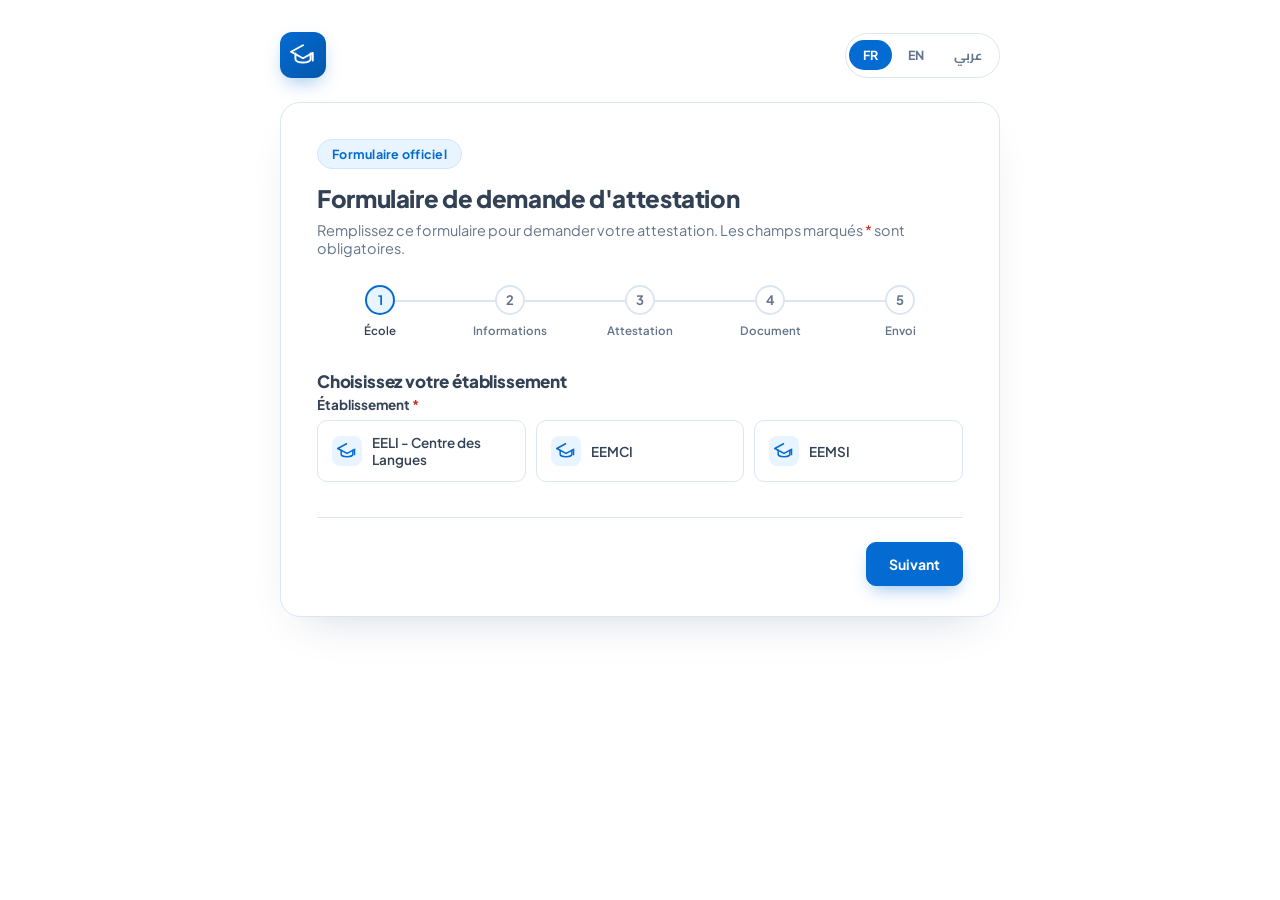
==== commit ace23ed3: "Edit" ====
--- a/index.html
+++ b/index.html
@@ -313,7 +313,7 @@
 
             <div class="field">
               <label for="anneeInscription"><span data-i18n="label_anneeInscription">Année d'inscription</span> <span class="req">*</span></label>
-              <input type="text" id="anneeInscription" name="anneeInscription" inputmode="numeric" pattern="[0-9]{4}-[0-9]{4}" data-i18n-placeholder="placeholder_anneeInscription" placeholder="ex. 2023-2024">
+              <input type="text" id="anneeInscription" name="anneeInscription" inputmode="numeric" pattern="[0-9]{4}-[0-9]{4}" maxlength="9" data-i18n-placeholder="placeholder_anneeInscription" placeholder="ex. 2023-2024">
               <p class="error" data-error-for="anneeInscription"></p>
             </div>
           </div>
